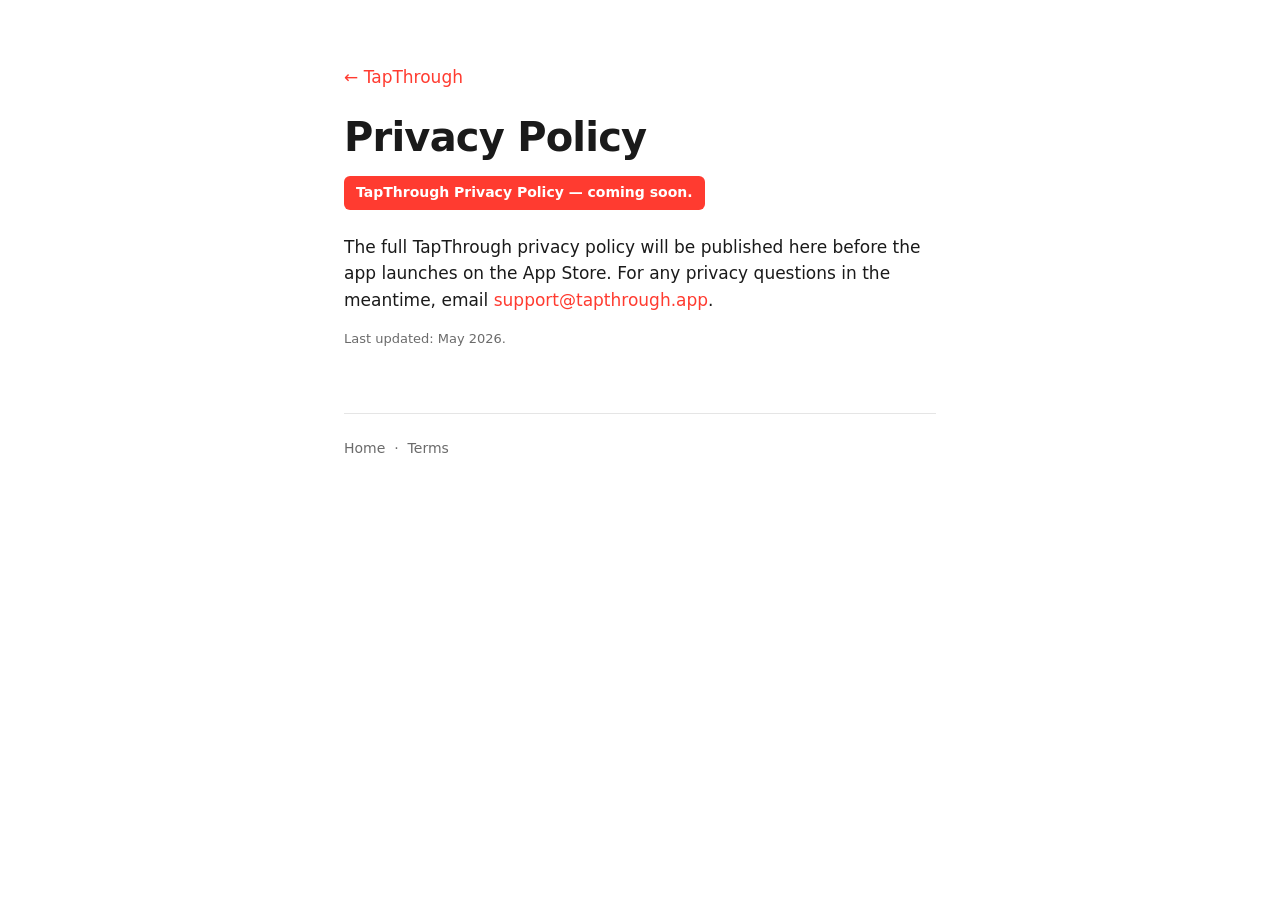
==== privacy.html @ 9787d0e8 "initial site scaffold" ====
<!DOCTYPE html>
<html lang="en">
<head>
<meta charset="utf-8">
<meta name="viewport" content="width=device-width, initial-scale=1">
<title>Privacy Policy — TapThrough</title>
<meta name="description" content="TapThrough privacy policy.">
<link rel="stylesheet" href="style.css">
</head>
<body>
<main>
  <p><a href="/">&larr; TapThrough</a></p>
  <h1>Privacy Policy</h1>

  <p class="status">TapThrough Privacy Policy &mdash; coming soon.</p>

  <p>The full TapThrough privacy policy will be published here before the app launches on the App Store.
    For any privacy questions in the meantime, email
    <a href="mailto:support@tapthrough.app">support@tapthrough.app</a>.</p>

  <p class="fineprint">Last updated: May 2026.</p>

  <footer>
    <p><a href="/">Home</a> &nbsp;·&nbsp; <a href="/terms">Terms</a></p>
  </footer>
</main>
</body>
</html>
---- style.css ----
:root {
  --bg: #ffffff;
  --fg: #1a1a1a;
  --muted: #6b6b6b;
  --accent: #ff3b30;
  --rule: #e5e5e5;
}

@media (prefers-color-scheme: dark) {
  :root {
    --bg: #0e0e10;
    --fg: #f1f1f3;
    --muted: #9a9aa0;
    --accent: #ff453a;
    --rule: #2a2a2e;
  }
}

* { box-sizing: border-box; }

html, body {
  margin: 0;
  padding: 0;
  background: var(--bg);
  color: var(--fg);
  font-family: -apple-system, BlinkMacSystemFont, "Segoe UI", system-ui, sans-serif;
  font-size: 17px;
  line-height: 1.55;
  -webkit-font-smoothing: antialiased;
}

main {
  max-width: 640px;
  margin: 0 auto;
  padding: 64px 24px 96px;
}

h1 {
  font-size: 40px;
  font-weight: 700;
  letter-spacing: -0.02em;
  margin: 0 0 8px;
}

h2 {
  font-size: 22px;
  font-weight: 600;
  margin: 40px 0 8px;
}

p { margin: 0 0 16px; }

.tagline {
  font-size: 20px;
  color: var(--muted);
  margin-bottom: 32px;
}

.status {
  display: inline-block;
  background: var(--accent);
  color: #fff;
  padding: 6px 12px;
  border-radius: 6px;
  font-size: 14px;
  font-weight: 600;
  margin-bottom: 24px;
}

a {
  color: var(--accent);
  text-decoration: none;
  border-bottom: 1px solid transparent;
}

a:hover { border-bottom-color: var(--accent); }

section { margin-top: 32px; }

footer {
  margin-top: 64px;
  padding-top: 24px;
  border-top: 1px solid var(--rule);
  font-size: 14px;
  color: var(--muted);
}

footer a { color: var(--muted); }

.fineprint {
  font-size: 13px;
  color: var(--muted);
}
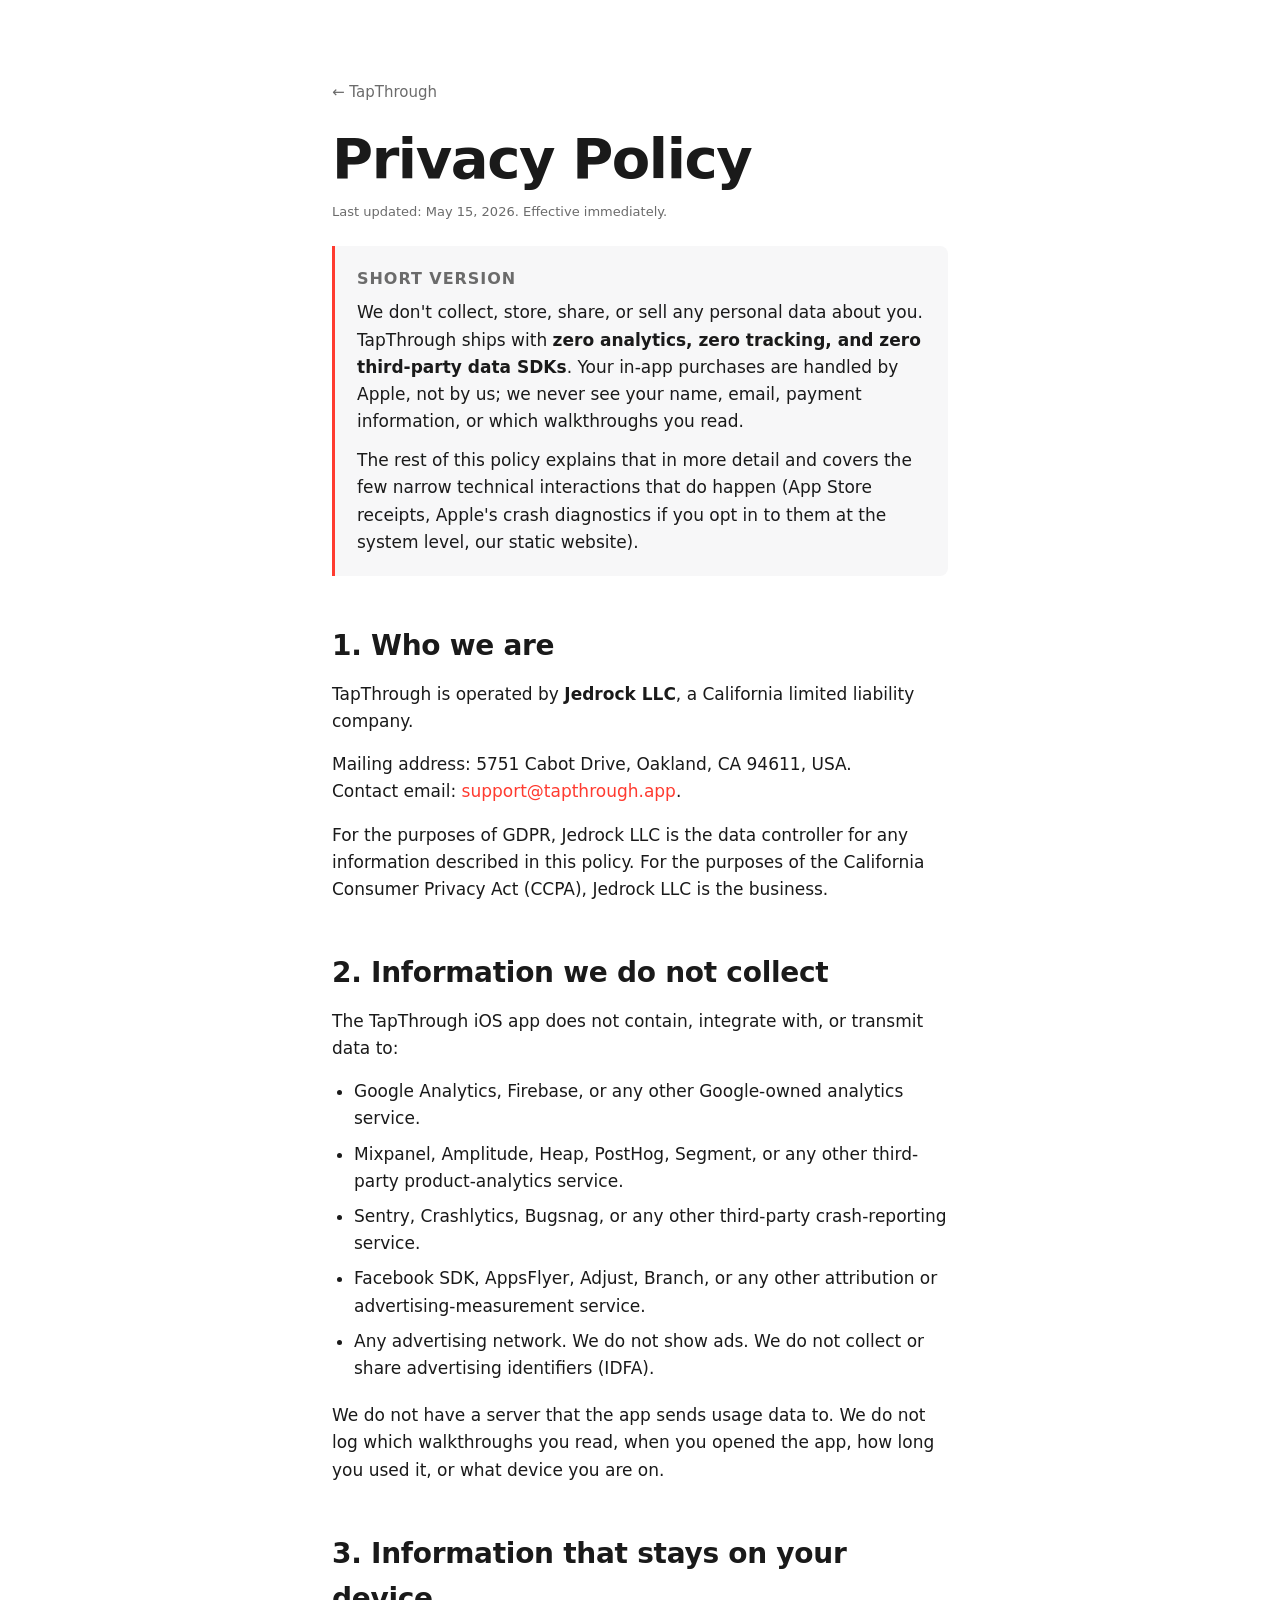
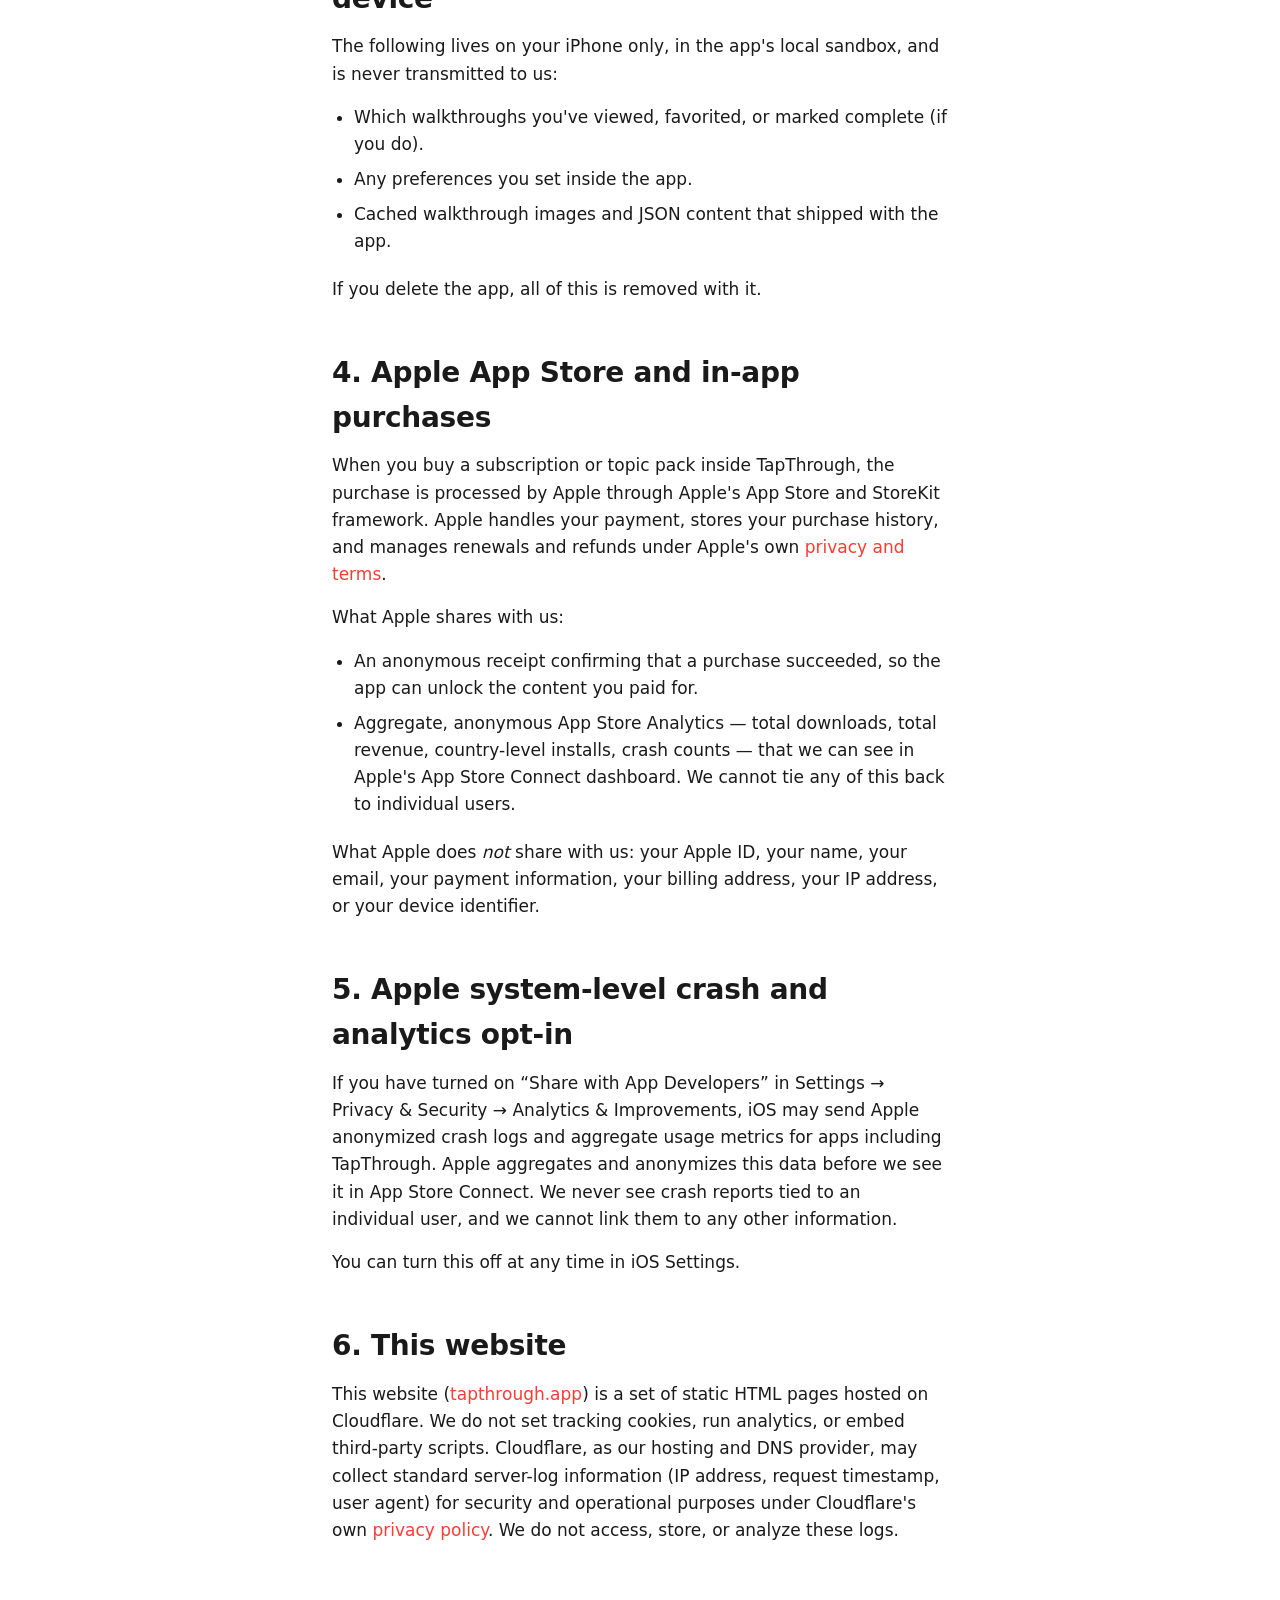
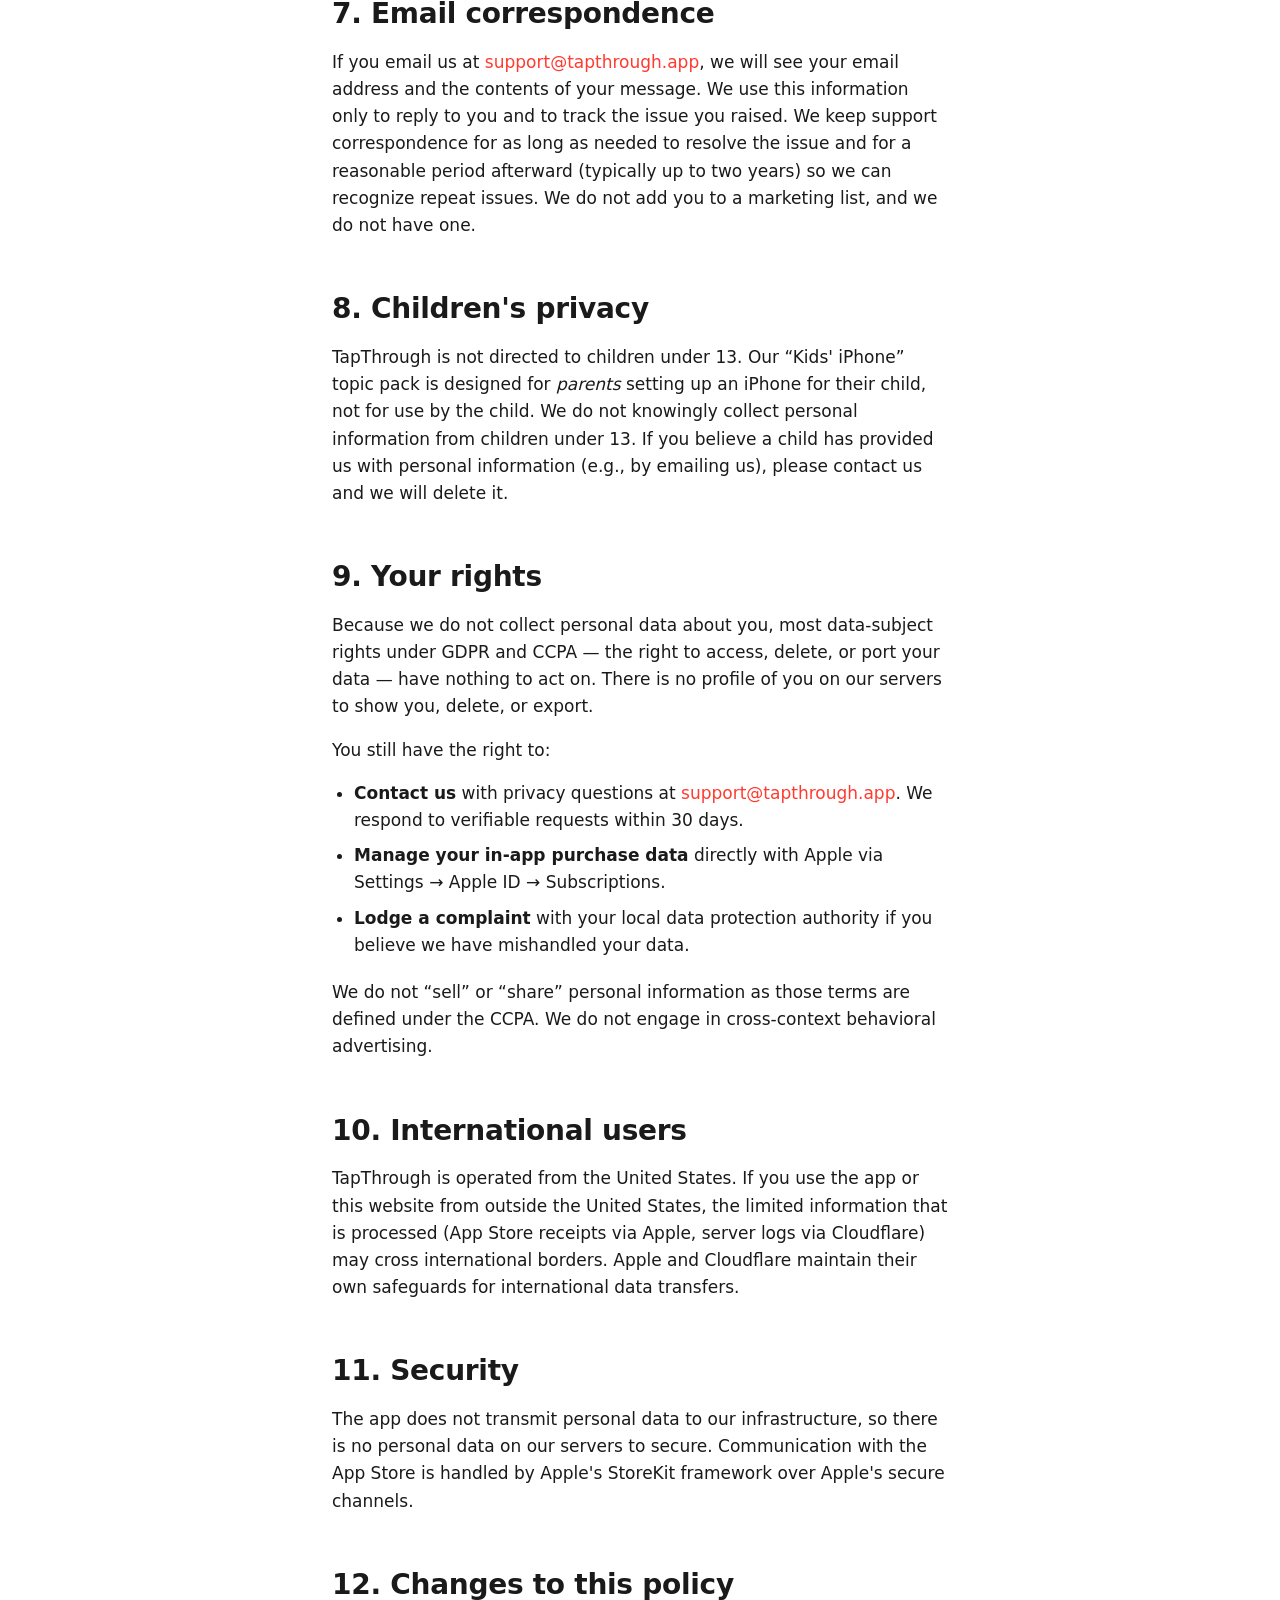
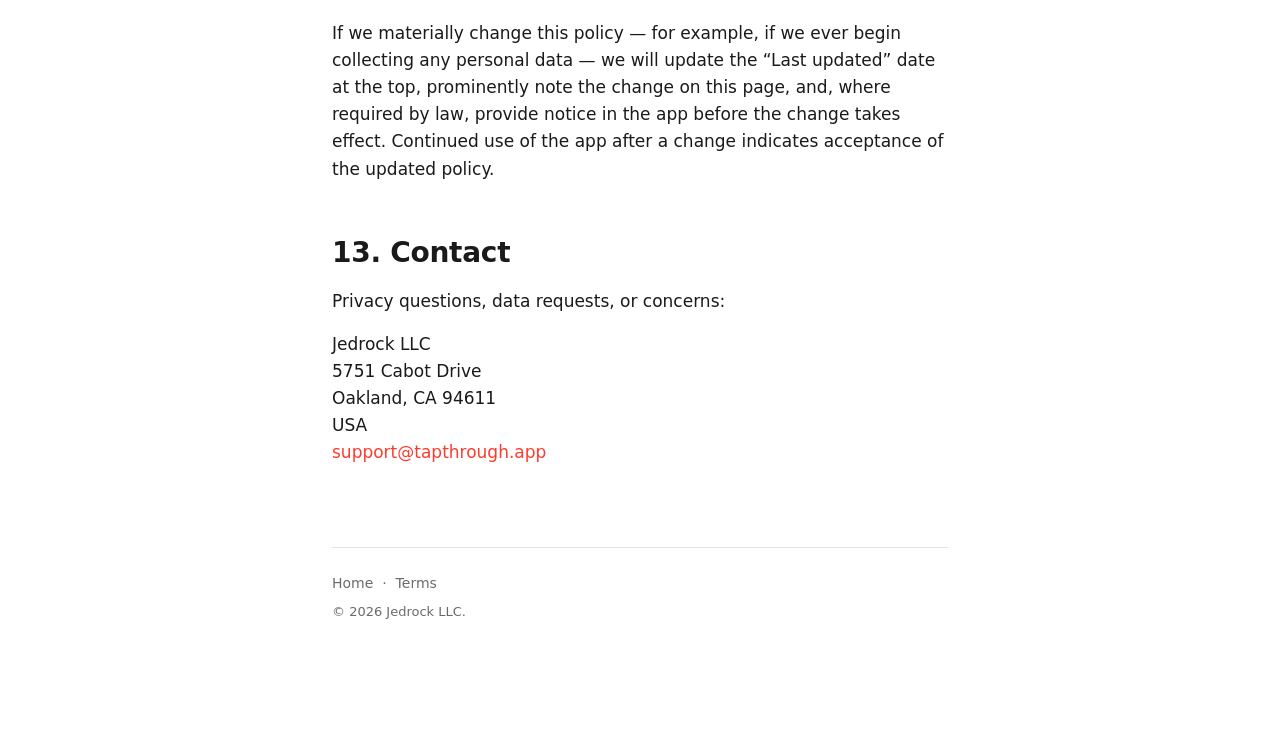
==== commit c887a275: "real content: homepage + privacy + terms" ====
--- a/privacy.html
+++ b/privacy.html
@@ -3,26 +3,171 @@
 <head>
 <meta charset="utf-8">
 <meta name="viewport" content="width=device-width, initial-scale=1">
-<title>Privacy Policy — TapThrough</title>
-<meta name="description" content="TapThrough privacy policy.">
+<title>Privacy Policy &mdash; TapThrough</title>
+<meta name="description" content="TapThrough's privacy policy. Short version: we don't collect, store, share, or sell any data about you.">
+<link rel="canonical" href="https://tapthrough.app/privacy">
 <link rel="stylesheet" href="style.css">
 </head>
 <body>
 <main>
-  <p><a href="/">&larr; TapThrough</a></p>
+
+  <p class="back"><a href="/">&larr; TapThrough</a></p>
   <h1>Privacy Policy</h1>
+  <p class="fineprint">Last updated: May 15, 2026. Effective immediately.</p>
 
-  <p class="status">TapThrough Privacy Policy &mdash; coming soon.</p>
+  <section class="tldr">
+    <h2>Short version</h2>
+    <p>We don't collect, store, share, or sell any personal data about you.
+      TapThrough ships with <strong>zero analytics, zero tracking, and zero
+      third-party data SDKs</strong>. Your in-app purchases are handled by Apple,
+      not by us; we never see your name, email, payment information, or which
+      walkthroughs you read.</p>
+    <p>The rest of this policy explains that in more detail and covers the few
+      narrow technical interactions that do happen (App Store receipts, Apple's
+      crash diagnostics if you opt in to them at the system level, our static
+      website).</p>
+  </section>
 
-  <p>The full TapThrough privacy policy will be published here before the app launches on the App Store.
-    For any privacy questions in the meantime, email
-    <a href="mailto:support@tapthrough.app">support@tapthrough.app</a>.</p>
+  <h2>1. Who we are</h2>
+  <p>TapThrough is operated by <strong>Jedrock LLC</strong>, a California limited
+    liability company.</p>
+  <p>Mailing address: 5751 Cabot Drive, Oakland, CA 94611, USA.<br>
+    Contact email: <a href="mailto:support@tapthrough.app">support@tapthrough.app</a>.</p>
+  <p>For the purposes of GDPR, Jedrock LLC is the data controller for any
+    information described in this policy. For the purposes of the California
+    Consumer Privacy Act (CCPA), Jedrock LLC is the business.</p>
 
-  <p class="fineprint">Last updated: May 2026.</p>
+  <h2>2. Information we do not collect</h2>
+  <p>The TapThrough iOS app does not contain, integrate with, or transmit data to:</p>
+  <ul>
+    <li>Google Analytics, Firebase, or any other Google-owned analytics service.</li>
+    <li>Mixpanel, Amplitude, Heap, PostHog, Segment, or any other third-party
+      product-analytics service.</li>
+    <li>Sentry, Crashlytics, Bugsnag, or any other third-party crash-reporting service.</li>
+    <li>Facebook SDK, AppsFlyer, Adjust, Branch, or any other attribution or
+      advertising-measurement service.</li>
+    <li>Any advertising network. We do not show ads. We do not collect or share
+      advertising identifiers (IDFA).</li>
+  </ul>
+  <p>We do not have a server that the app sends usage data to. We do not log
+    which walkthroughs you read, when you opened the app, how long you used it,
+    or what device you are on.</p>
+
+  <h2>3. Information that stays on your device</h2>
+  <p>The following lives on your iPhone only, in the app's local sandbox, and
+    is never transmitted to us:</p>
+  <ul>
+    <li>Which walkthroughs you've viewed, favorited, or marked complete (if you do).</li>
+    <li>Any preferences you set inside the app.</li>
+    <li>Cached walkthrough images and JSON content that shipped with the app.</li>
+  </ul>
+  <p>If you delete the app, all of this is removed with it.</p>
+
+  <h2>4. Apple App Store and in-app purchases</h2>
+  <p>When you buy a subscription or topic pack inside TapThrough, the purchase is
+    processed by Apple through Apple's App Store and StoreKit framework. Apple
+    handles your payment, stores your purchase history, and manages renewals and
+    refunds under Apple's own
+    <a href="https://www.apple.com/legal/internet-services/itunes/">privacy and terms</a>.</p>
+  <p>What Apple shares with us:</p>
+  <ul>
+    <li>An anonymous receipt confirming that a purchase succeeded, so the app
+      can unlock the content you paid for.</li>
+    <li>Aggregate, anonymous App Store Analytics &mdash; total downloads, total
+      revenue, country-level installs, crash counts &mdash; that we can see in
+      Apple's App Store Connect dashboard. We cannot tie any of this back to
+      individual users.</li>
+  </ul>
+  <p>What Apple does <em>not</em> share with us: your Apple ID, your name, your
+    email, your payment information, your billing address, your IP address, or
+    your device identifier.</p>
+
+  <h2>5. Apple system-level crash and analytics opt-in</h2>
+  <p>If you have turned on &ldquo;Share with App Developers&rdquo; in
+    Settings &rarr; Privacy &amp; Security &rarr; Analytics &amp; Improvements,
+    iOS may send Apple anonymized crash logs and aggregate usage metrics for
+    apps including TapThrough. Apple aggregates and anonymizes this data before
+    we see it in App Store Connect. We never see crash reports tied to an
+    individual user, and we cannot link them to any other information.</p>
+  <p>You can turn this off at any time in iOS Settings.</p>
+
+  <h2>6. This website</h2>
+  <p>This website (<a href="https://tapthrough.app">tapthrough.app</a>) is a set
+    of static HTML pages hosted on Cloudflare. We do not set tracking cookies,
+    run analytics, or embed third-party scripts. Cloudflare, as our hosting and
+    DNS provider, may collect standard server-log information (IP address,
+    request timestamp, user agent) for security and operational purposes under
+    Cloudflare's own
+    <a href="https://www.cloudflare.com/privacypolicy/">privacy policy</a>. We do
+    not access, store, or analyze these logs.</p>
+
+  <h2>7. Email correspondence</h2>
+  <p>If you email us at <a href="mailto:support@tapthrough.app">support@tapthrough.app</a>,
+    we will see your email address and the contents of your message. We use this
+    information only to reply to you and to track the issue you raised. We keep
+    support correspondence for as long as needed to resolve the issue and for a
+    reasonable period afterward (typically up to two years) so we can recognize
+    repeat issues. We do not add you to a marketing list, and we do not have one.</p>
+
+  <h2>8. Children's privacy</h2>
+  <p>TapThrough is not directed to children under 13. Our &ldquo;Kids' iPhone&rdquo;
+    topic pack is designed for <em>parents</em> setting up an iPhone for their child,
+    not for use by the child. We do not knowingly collect personal information
+    from children under 13. If you believe a child has provided us with personal
+    information (e.g., by emailing us), please contact us and we will delete it.</p>
+
+  <h2>9. Your rights</h2>
+  <p>Because we do not collect personal data about you, most data-subject rights
+    under GDPR and CCPA &mdash; the right to access, delete, or port your data
+    &mdash; have nothing to act on. There is no profile of you on our servers to
+    show you, delete, or export.</p>
+  <p>You still have the right to:</p>
+  <ul>
+    <li><strong>Contact us</strong> with privacy questions at
+      <a href="mailto:support@tapthrough.app">support@tapthrough.app</a>. We respond
+      to verifiable requests within 30 days.</li>
+    <li><strong>Manage your in-app purchase data</strong> directly with Apple
+      via Settings &rarr; Apple ID &rarr; Subscriptions.</li>
+    <li><strong>Lodge a complaint</strong> with your local data protection
+      authority if you believe we have mishandled your data.</li>
+  </ul>
+  <p>We do not &ldquo;sell&rdquo; or &ldquo;share&rdquo; personal information as
+    those terms are defined under the CCPA. We do not engage in cross-context
+    behavioral advertising.</p>
+
+  <h2>10. International users</h2>
+  <p>TapThrough is operated from the United States. If you use the app or this
+    website from outside the United States, the limited information that is
+    processed (App Store receipts via Apple, server logs via Cloudflare) may
+    cross international borders. Apple and Cloudflare maintain their own
+    safeguards for international data transfers.</p>
+
+  <h2>11. Security</h2>
+  <p>The app does not transmit personal data to our infrastructure, so there is
+    no personal data on our servers to secure. Communication with the App Store
+    is handled by Apple's StoreKit framework over Apple's secure channels.</p>
+
+  <h2>12. Changes to this policy</h2>
+  <p>If we materially change this policy &mdash; for example, if we ever begin
+    collecting any personal data &mdash; we will update the &ldquo;Last
+    updated&rdquo; date at the top, prominently note the change on this page,
+    and, where required by law, provide notice in the app before the change
+    takes effect. Continued use of the app after a change indicates acceptance
+    of the updated policy.</p>
+
+  <h2>13. Contact</h2>
+  <p>Privacy questions, data requests, or concerns:</p>
+  <p>Jedrock LLC<br>
+    5751 Cabot Drive<br>
+    Oakland, CA 94611<br>
+    USA<br>
+    <a href="mailto:support@tapthrough.app">support@tapthrough.app</a></p>
 
   <footer>
-    <p><a href="/">Home</a> &nbsp;·&nbsp; <a href="/terms">Terms</a></p>
+    <p><a href="/">Home</a> &nbsp;&middot;&nbsp; <a href="/terms">Terms</a></p>
+    <p class="fineprint">&copy; 2026 Jedrock LLC.</p>
   </footer>
+
 </main>
 </body>
 </html>
--- a/style.css
+++ b/style.css
@@ -1,17 +1,21 @@
 :root {
   --bg: #ffffff;
+  --bg-soft: #f7f7f8;
   --fg: #1a1a1a;
   --muted: #6b6b6b;
   --accent: #ff3b30;
+  --accent-soft: rgba(255, 59, 48, 0.08);
   --rule: #e5e5e5;
 }
 
 @media (prefers-color-scheme: dark) {
   :root {
     --bg: #0e0e10;
+    --bg-soft: #181820;
     --fg: #f1f1f3;
     --muted: #9a9aa0;
     --accent: #ff453a;
+    --accent-soft: rgba(255, 69, 58, 0.10);
     --rule: #2a2a2e;
   }
 }
@@ -25,36 +29,105 @@
   color: var(--fg);
   font-family: -apple-system, BlinkMacSystemFont, "Segoe UI", system-ui, sans-serif;
   font-size: 17px;
-  line-height: 1.55;
+  line-height: 1.6;
   -webkit-font-smoothing: antialiased;
+  text-rendering: optimizeLegibility;
 }
 
 main {
-  max-width: 640px;
+  max-width: 680px;
   margin: 0 auto;
-  padding: 64px 24px 96px;
-}
+  padding: 56px 24px 96px;
+}
+
+@media (min-width: 768px) {
+  main { padding: 80px 32px 120px; }
+}
+
+/* Headings */
 
 h1 {
-  font-size: 40px;
+  font-size: 44px;
   font-weight: 700;
-  letter-spacing: -0.02em;
-  margin: 0 0 8px;
+  letter-spacing: -0.025em;
+  line-height: 1.1;
+  margin: 0 0 12px;
 }
 
 h2 {
+  font-size: 24px;
+  font-weight: 600;
+  letter-spacing: -0.01em;
+  margin: 48px 0 12px;
+}
+
+h3 {
+  font-size: 18px;
+  font-weight: 600;
+  margin: 28px 0 8px;
+}
+
+@media (min-width: 768px) {
+  h1 { font-size: 56px; }
+  h2 { font-size: 28px; }
+}
+
+/* Body */
+
+p { margin: 0 0 16px; }
+
+a {
+  color: var(--accent);
+  text-decoration: none;
+  border-bottom: 1px solid transparent;
+  transition: border-color 0.12s ease;
+}
+
+a:hover { border-bottom-color: var(--accent); }
+
+strong { font-weight: 600; }
+
+em { font-style: italic; }
+
+/* Hero */
+
+.hero {
+  margin-bottom: 24px;
+}
+
+.tagline {
   font-size: 22px;
-  font-weight: 600;
-  margin: 40px 0 8px;
-}
-
-p { margin: 0 0 16px; }
-
-.tagline {
-  font-size: 20px;
-  color: var(--muted);
-  margin-bottom: 32px;
-}
+  font-weight: 500;
+  color: var(--fg);
+  margin: 4px 0 20px;
+  letter-spacing: -0.01em;
+}
+
+.lede {
+  font-size: 18px;
+  color: var(--muted);
+  margin-bottom: 24px;
+}
+
+@media (min-width: 768px) {
+  .tagline { font-size: 26px; }
+  .lede { font-size: 19px; }
+}
+
+/* Pill badge */
+
+.badge {
+  display: inline-block;
+  background: var(--accent);
+  color: #fff;
+  padding: 6px 14px;
+  border-radius: 999px;
+  font-size: 13px;
+  font-weight: 600;
+  letter-spacing: 0.01em;
+}
+
+/* Status block — kept for backwards-compat with any older page snapshots */
 
 .status {
   display: inline-block;
@@ -67,18 +140,108 @@
   margin-bottom: 24px;
 }
 
-a {
-  color: var(--accent);
-  text-decoration: none;
-  border-bottom: 1px solid transparent;
-}
-
-a:hover { border-bottom-color: var(--accent); }
-
-section { margin-top: 32px; }
+/* Section spacing */
+
+section { margin-top: 16px; }
+
+/* Lists */
+
+ul, ol {
+  margin: 0 0 20px;
+  padding-left: 22px;
+}
+
+li { margin-bottom: 8px; }
+
+.steps li,
+.features li {
+  margin-bottom: 12px;
+}
+
+.steps { padding-left: 24px; }
+
+/* Pricing table */
+
+.pricing {
+  width: 100%;
+  border-collapse: collapse;
+  margin: 16px 0 24px;
+  font-size: 16px;
+}
+
+.pricing th,
+.pricing td {
+  text-align: left;
+  padding: 14px 12px;
+  border-bottom: 1px solid var(--rule);
+  vertical-align: top;
+}
+
+.pricing th {
+  font-size: 13px;
+  font-weight: 600;
+  text-transform: uppercase;
+  letter-spacing: 0.05em;
+  color: var(--muted);
+}
+
+.pricing td:first-child { width: 28%; }
+.pricing td:nth-child(2) { width: 30%; white-space: nowrap; }
+
+@media (max-width: 540px) {
+  .pricing { font-size: 14px; }
+  .pricing th, .pricing td { padding: 10px 6px; }
+}
+
+/* TLDR callout (used on privacy + terms) */
+
+.tldr {
+  background: var(--bg-soft);
+  border-left: 3px solid var(--accent);
+  padding: 20px 22px;
+  margin: 24px 0 32px;
+  border-radius: 0 8px 8px 0;
+}
+
+.tldr h2 {
+  margin-top: 0;
+  margin-bottom: 8px;
+  font-size: 16px;
+  text-transform: uppercase;
+  letter-spacing: 0.06em;
+  color: var(--muted);
+}
+
+.tldr p { margin-bottom: 12px; }
+.tldr p:last-child { margin-bottom: 0; }
+
+/* Privacy callout on homepage */
+
+.privacy-callout {
+  background: var(--accent-soft);
+  padding: 28px;
+  border-radius: 12px;
+  margin: 40px 0;
+}
+
+.privacy-callout h2 { margin-top: 0; }
+.privacy-callout p:last-child { margin-bottom: 0; }
+
+/* Back link */
+
+.back {
+  margin-bottom: 24px;
+  font-size: 15px;
+}
+
+.back a {
+  color: var(--muted);
+}
+
+/* Footer */
 
 footer {
-  margin-top: 64px;
+  margin-top: 80px;
   padding-top: 24px;
   border-top: 1px solid var(--rule);
   font-size: 14px;
@@ -86,8 +249,12 @@
 }
 
 footer a { color: var(--muted); }
+footer a:hover { color: var(--accent); border-bottom-color: var(--accent); }
+
+footer p { margin-bottom: 8px; }
 
 .fineprint {
   font-size: 13px;
   color: var(--muted);
-}
+  line-height: 1.55;
+}
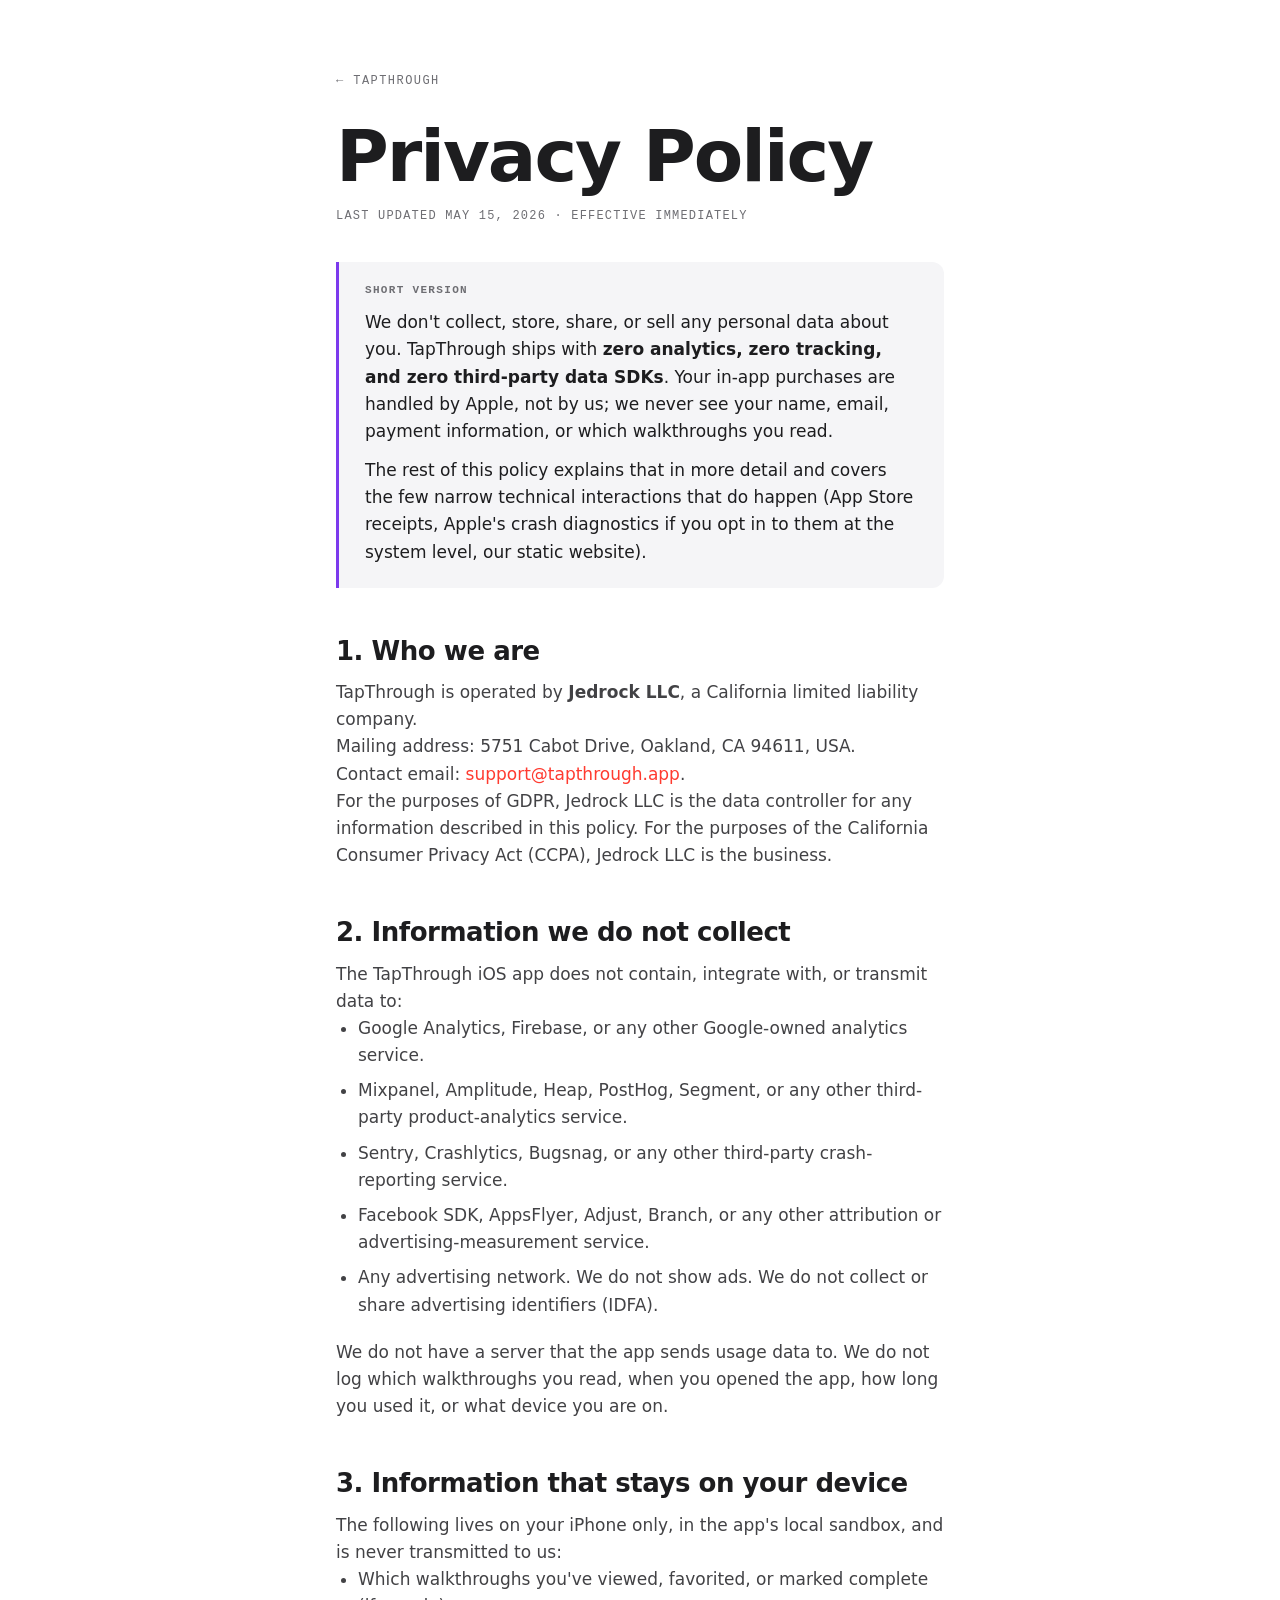
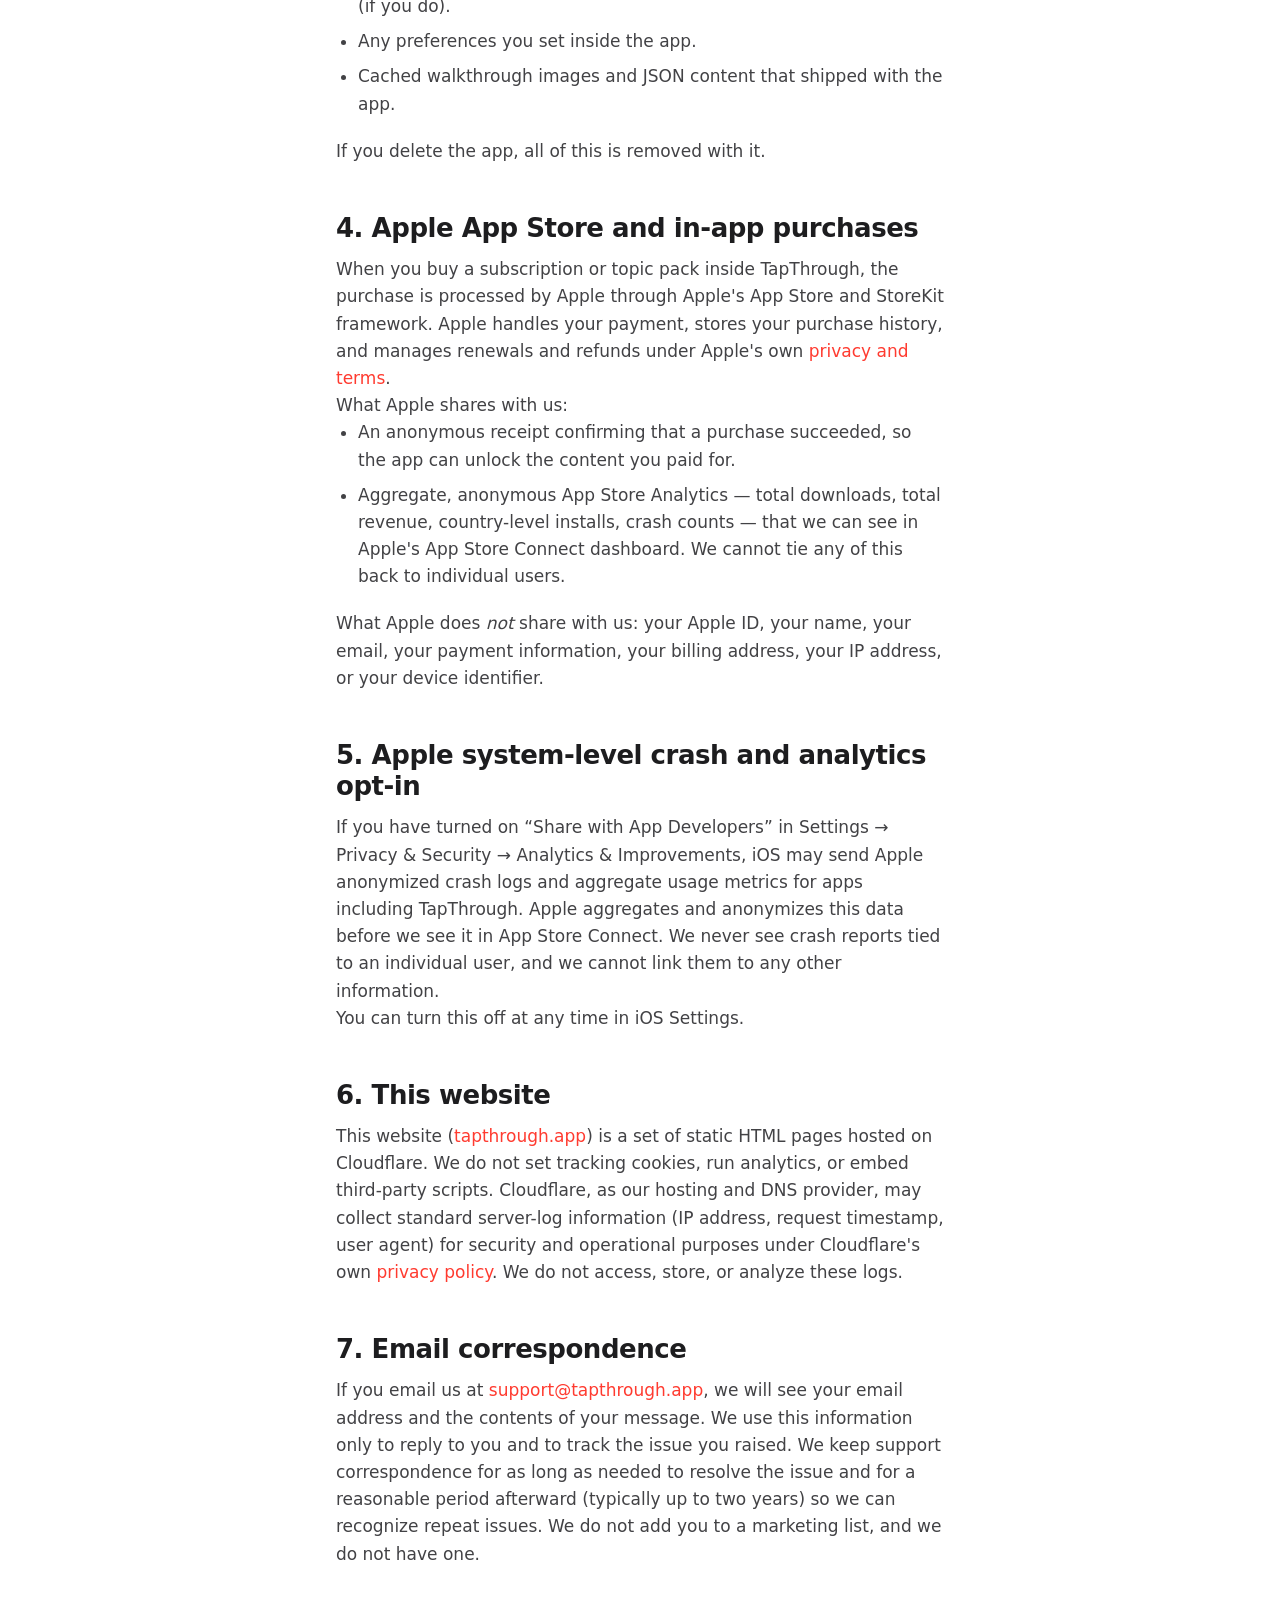
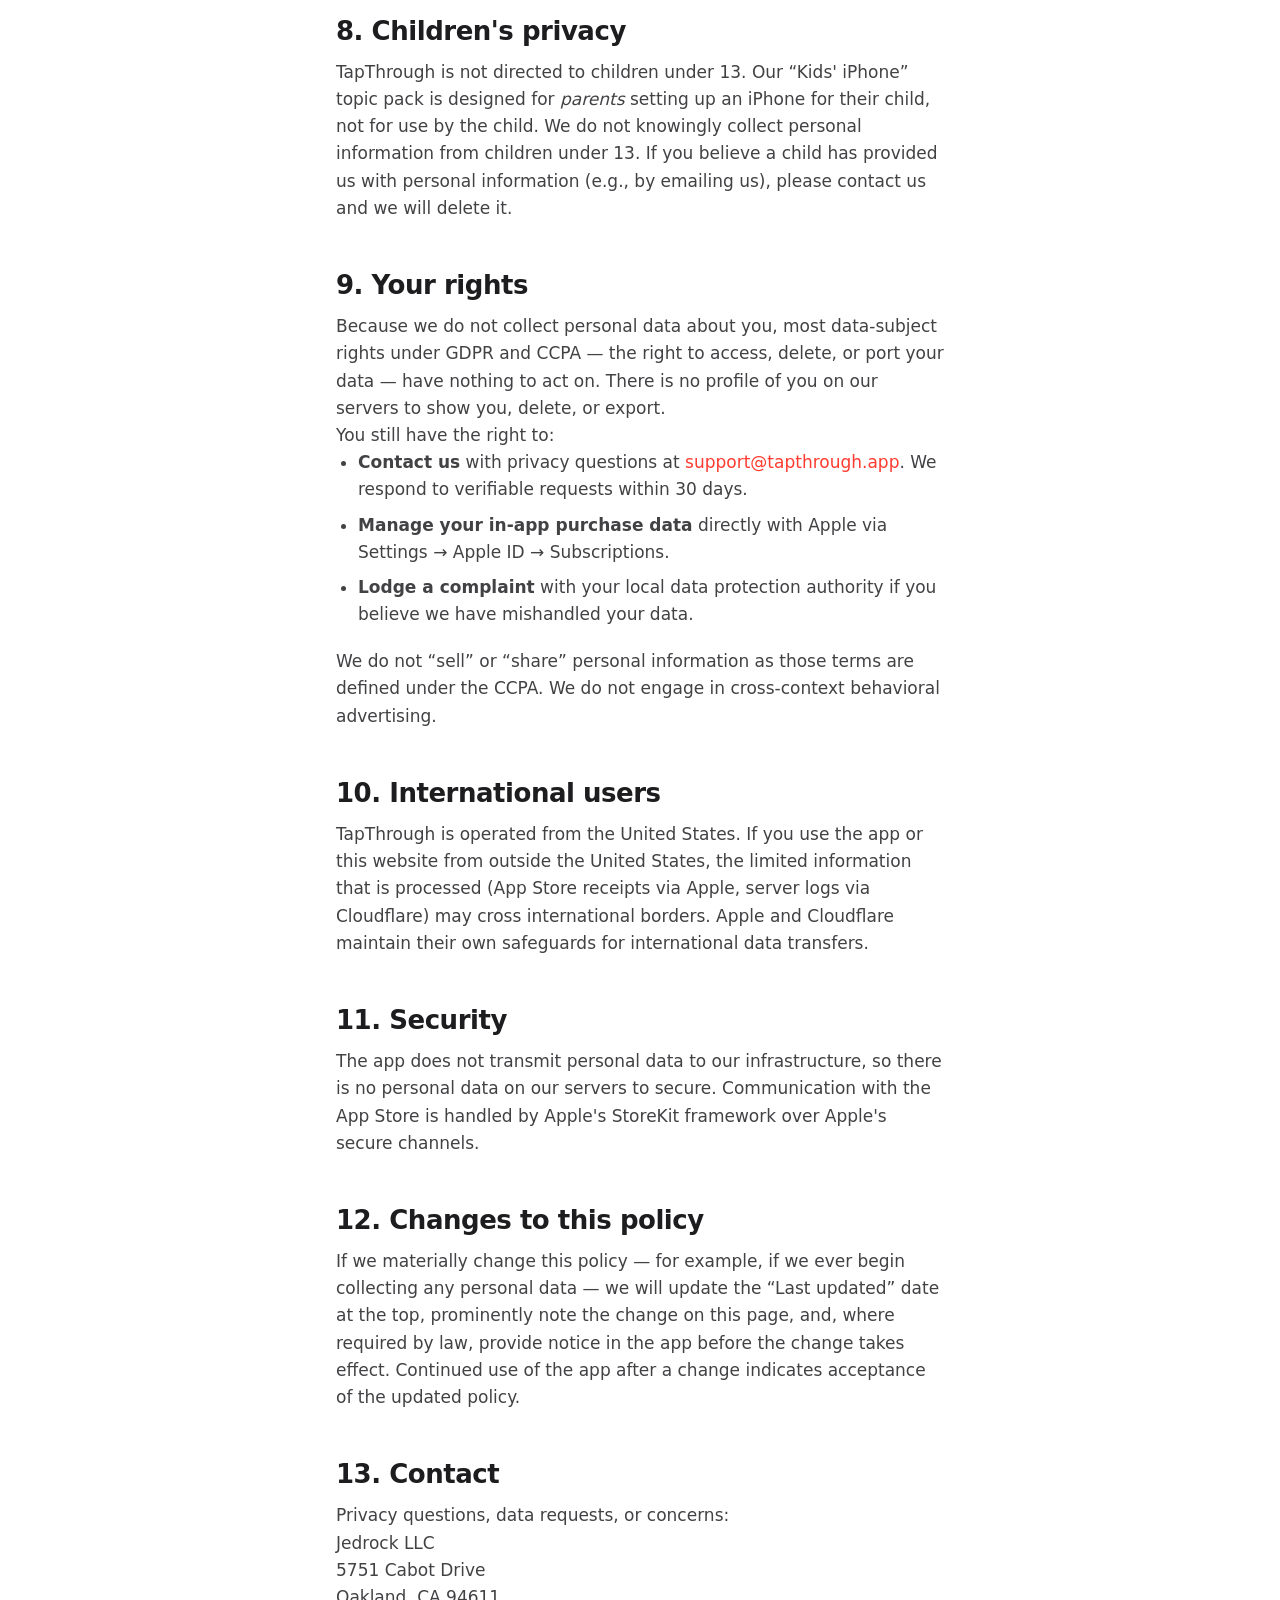
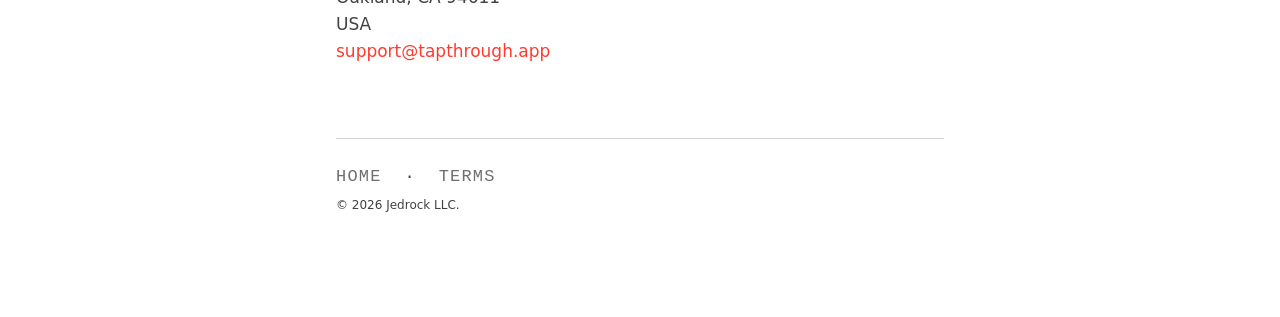
==== commit e05166e6: "design: dark violet hero matching app, brand-aligned palette, phone mockup, icon, $49.99" ====
--- a/privacy.html
+++ b/privacy.html
@@ -6,14 +6,16 @@
 <title>Privacy Policy &mdash; TapThrough</title>
 <meta name="description" content="TapThrough's privacy policy. Short version: we don't collect, store, share, or sell any data about you.">
 <link rel="canonical" href="https://tapthrough.app/privacy">
+<meta name="theme-color" content="#FFFFFF" media="(prefers-color-scheme: light)">
+<meta name="theme-color" content="#000000" media="(prefers-color-scheme: dark)">
 <link rel="stylesheet" href="style.css">
 </head>
 <body>
-<main>
+<main class="prose">
 
   <p class="back"><a href="/">&larr; TapThrough</a></p>
   <h1>Privacy Policy</h1>
-  <p class="fineprint">Last updated: May 15, 2026. Effective immediately.</p>
+  <p class="meta">Last updated May 15, 2026 &middot; Effective immediately</p>
 
   <section class="tldr">
     <h2>Short version</h2>
--- a/style.css
+++ b/style.css
@@ -1,260 +1,1411 @@
+/* ──────────────────────────────────────────────────────────────────────
+   TapThrough — Web Brand
+   Governed by .planning/CANONICAL.md §4 (mirrored locally at /CANONICAL.md).
+   Brand palette is adopted verbatim from the iOS app
+   (`TapThrough/Views/Home/HomeView.swift`) so app and web render identically.
+   Annotation red = the in-app walkthrough circle — used sparingly, on motif only.
+   Typography = system font stack = SF Pro on Apple devices = the iPhone app.
+   ────────────────────────────────────────────────────────────────────── */
+
 :root {
-  --bg: #ffffff;
-  --bg-soft: #f7f7f8;
-  --fg: #1a1a1a;
-  --muted: #6b6b6b;
-  --accent: #ff3b30;
-  --accent-soft: rgba(255, 59, 48, 0.08);
-  --rule: #e5e5e5;
+  /* Brand identity — locked to the iOS app's existing palette per CANONICAL §4.2 */
+  --b-dark-1:   #0D0D1A;
+  --b-dark-2:   #1A1033;
+  --b-dark-3:   #0F2044;
+  --b-violet:   #7C3AED;
+  --b-cyan:     #0EA5E9;
+  --b-violet-glow: rgba(124, 58, 237, 0.35);
+  --b-cyan-glow:   rgba(14, 165, 233, 0.25);
+  --b-white:    #FFFFFF;
+  --b-white-80: rgba(255, 255, 255, 0.80);
+  --b-white-55: rgba(255, 255, 255, 0.55);
+  --b-white-35: rgba(255, 255, 255, 0.35);
+  --b-white-15: rgba(255, 255, 255, 0.15);
+  --b-white-10: rgba(255, 255, 255, 0.10);
+  /* Legacy aliases for downstream selectors below — alias to the canonical violet */
+  --b-magenta:  #7C3AED;
+  --b-glow:     #0EA5E9;
+
+  /* Light surfaces (iOS marketing palette) */
+  --c-bg:       #FFFFFF;
+  --c-bg-2:     #F5F5F7;
+  --c-bg-3:     #FAFAFC;
+  --c-ink:      #1D1D1F;
+  --c-ink-2:    #424245;
+  --c-muted:    #6E6E73;
+  --c-rule:     #D2D2D7;
+  --c-rule-2:   #E8E8ED;
+
+  /* Annotation accent — the in-app red circle */
+  --a-red:      #FF3B30;
+  --a-red-soft: rgba(255, 59, 48, 0.12);
+  --a-red-hot:  #D70015;
+
+  /* Pack accent gradients — adopted verbatim from CategoryStyle.swift / CANONICAL §4.5 */
+  --p-privacy:  linear-gradient(135deg, #7C3AED 0%, #4F46E5 100%);
+  --p-family:   linear-gradient(135deg, #0EA5E9 0%, #0284C7 100%);
+  --p-savers:   linear-gradient(135deg, #EA580C 0%, #D97706 100%);
+  --p-battery:  linear-gradient(135deg, #10B981 0%, #059669 100%);
+  --p-display:  linear-gradient(135deg, #4F46E5 0%, #6D28D9 100%);
+  --p-pro:      linear-gradient(135deg, var(--b-dark-2) 0%, var(--b-dark-1) 100%);
+
+  /* Type stack (CANONICAL §3.1) */
+  --f-sans: -apple-system, BlinkMacSystemFont, "SF Pro Display", "SF Pro Text",
+            "Helvetica Neue", system-ui, sans-serif;
+  --f-mono: ui-monospace, "SF Mono", "Monaco", "Menlo", monospace;
+
+  /* Rhythm */
+  --pad-section: clamp(96px, 14vh, 160px);
+  --pad-x: clamp(20px, 5vw, 56px);
+  --content: 1200px;
 }
 
 @media (prefers-color-scheme: dark) {
   :root {
-    --bg: #0e0e10;
-    --bg-soft: #181820;
-    --fg: #f1f1f3;
-    --muted: #9a9aa0;
-    --accent: #ff453a;
-    --accent-soft: rgba(255, 69, 58, 0.10);
-    --rule: #2a2a2e;
+    --c-bg:     #000000;
+    --c-bg-2:   #1C1C1E;
+    --c-bg-3:   #161618;
+    --c-ink:    #F5F5F7;
+    --c-ink-2:  #A1A1A6;
+    --c-muted:  #86868B;
+    --c-rule:   #3A3A3C;
+    --c-rule-2: #2C2C2E;
+    --a-red:    #FF453A;
+    --a-red-soft: rgba(255, 69, 58, 0.18);
+    --a-red-hot:  #FF6961;
   }
 }
 
 * { box-sizing: border-box; }
+::selection { background: var(--b-magenta); color: #fff; }
+
+html { scroll-behavior: smooth; }
 
 html, body {
   margin: 0;
   padding: 0;
-  background: var(--bg);
-  color: var(--fg);
-  font-family: -apple-system, BlinkMacSystemFont, "Segoe UI", system-ui, sans-serif;
+  background: var(--c-bg);
+  color: var(--c-ink);
+  font-family: var(--f-sans);
   font-size: 17px;
-  line-height: 1.6;
+  line-height: 1.5;
   -webkit-font-smoothing: antialiased;
+  -moz-osx-font-smoothing: grayscale;
   text-rendering: optimizeLegibility;
 }
 
-main {
-  max-width: 680px;
-  margin: 0 auto;
-  padding: 56px 24px 96px;
-}
-
-@media (min-width: 768px) {
-  main { padding: 80px 32px 120px; }
-}
-
-/* Headings */
-
-h1 {
-  font-size: 44px;
-  font-weight: 700;
-  letter-spacing: -0.025em;
-  line-height: 1.1;
-  margin: 0 0 12px;
-}
-
-h2 {
-  font-size: 24px;
-  font-weight: 600;
-  letter-spacing: -0.01em;
-  margin: 48px 0 12px;
-}
-
-h3 {
+img { display: block; max-width: 100%; height: auto; }
+
+/* Skip link */
+.skip { position: absolute; left: -9999px; top: 0; }
+.skip:focus { left: 16px; top: 16px; padding: 8px 12px; background: var(--c-ink); color: var(--c-bg); z-index: 99; border-radius: 8px; }
+
+
+/* ──────────────────────────────────────────────────────────────────────
+   NAV
+   ────────────────────────────────────────────────────────────────────── */
+
+.nav {
+  position: sticky;
+  top: 0;
+  z-index: 50;
+  background: rgba(255, 255, 255, 0.78);
+  -webkit-backdrop-filter: saturate(180%) blur(20px);
+          backdrop-filter: saturate(180%) blur(20px);
+  border-bottom: 1px solid rgba(0, 0, 0, 0.06);
+  padding: 12px var(--pad-x);
+  display: flex;
+  justify-content: space-between;
+  align-items: center;
+  gap: 24px;
+}
+
+@media (prefers-color-scheme: dark) {
+  .nav { background: rgba(0, 0, 0, 0.6); border-bottom-color: rgba(255, 255, 255, 0.08); }
+}
+
+.nav-wordmark {
+  display: flex;
+  align-items: center;
+  gap: 10px;
   font-size: 18px;
   font-weight: 600;
-  margin: 28px 0 8px;
-}
-
-@media (min-width: 768px) {
-  h1 { font-size: 56px; }
-  h2 { font-size: 28px; }
-}
-
-/* Body */
-
-p { margin: 0 0 16px; }
-
-a {
-  color: var(--accent);
+  letter-spacing: -0.015em;
+  color: var(--c-ink);
   text-decoration: none;
-  border-bottom: 1px solid transparent;
-  transition: border-color 0.12s ease;
-}
-
-a:hover { border-bottom-color: var(--accent); }
-
-strong { font-weight: 600; }
-
-em { font-style: italic; }
-
-/* Hero */
-
-.hero {
-  margin-bottom: 24px;
-}
-
-.tagline {
-  font-size: 22px;
+}
+
+.nav-icon {
+  width: 28px;
+  height: 28px;
+  border-radius: 7px;
+  box-shadow: 0 2px 6px rgba(19, 7, 58, 0.20);
+}
+
+.nav-links { display: flex; gap: 28px; }
+.nav-links a {
+  font-size: 14px;
+  font-weight: 400;
+  color: var(--c-ink-2);
+  text-decoration: none;
+  transition: color .15s ease;
+}
+.nav-links a:hover { color: var(--c-ink); }
+@media (max-width: 540px) { .nav-links { display: none; } }
+
+
+/* ──────────────────────────────────────────────────────────────────────
+   GLOBAL TYPE / LINKS
+   ────────────────────────────────────────────────────────────────────── */
+
+h1, h2, h3, h4, p, ul, ol { margin: 0; padding: 0; }
+a { color: var(--a-red); text-decoration: none; }
+a:hover { color: var(--a-red-hot); }
+strong { font-weight: 600; color: inherit; }
+
+
+/* ──────────────────────────────────────────────────────────────────────
+   SHARED PRIMITIVES
+   ────────────────────────────────────────────────────────────────────── */
+
+.section-eyebrow {
+  font-family: var(--f-mono);
+  font-size: 12px;
   font-weight: 500;
-  color: var(--fg);
-  margin: 4px 0 20px;
-  letter-spacing: -0.01em;
-}
-
-.lede {
-  font-size: 18px;
-  color: var(--muted);
-  margin-bottom: 24px;
-}
-
-@media (min-width: 768px) {
-  .tagline { font-size: 26px; }
-  .lede { font-size: 19px; }
-}
-
-/* Pill badge */
-
-.badge {
+  color: var(--c-muted);
+  text-transform: uppercase;
+  letter-spacing: 0.08em;
+  margin: 0 0 24px;
+  display: inline-flex;
+  align-items: center;
+  gap: 10px;
+}
+
+.eyebrow-light { color: var(--b-white-55); }
+
+.eyebrow {
+  font-family: var(--f-mono);
+  font-size: 12px;
+  font-weight: 500;
+  color: var(--b-white-55);
+  text-transform: uppercase;
+  letter-spacing: 0.10em;
+  margin: 0 0 32px;
+  display: inline-flex;
+  align-items: center;
+  gap: 10px;
+}
+
+.dot {
+  width: 8px;
+  height: 8px;
+  border-radius: 50%;
+  background: var(--a-red);
+  box-shadow: 0 0 0 4px var(--a-red-soft), 0 0 16px var(--a-red);
+  animation: pulse 2.4s ease-in-out infinite;
+  flex-shrink: 0;
+}
+
+@keyframes pulse {
+  0%, 100% { box-shadow: 0 0 0 4px var(--a-red-soft), 0 0 14px var(--a-red); }
+  50%      { box-shadow: 0 0 0 9px transparent, 0 0 22px var(--a-red); }
+}
+
+.section-title {
+  font-size: clamp(36px, 4.5vw, 56px);
+  font-weight: 700;
+  line-height: 1.07;
+  letter-spacing: -0.022em;
+  color: var(--c-ink);
+  max-width: 22ch;
+  margin: 0;
+}
+
+.section-head { margin-bottom: 56px; max-width: var(--content); margin-inline: auto; padding: 0 var(--pad-x); }
+.section-head-center { text-align: center; }
+.section-head-center .section-title { max-width: 28ch; margin: 0 auto; }
+.section-head-center .section-eyebrow { display: inline-flex; }
+
+.section-sub {
+  font-size: clamp(17px, 1.4vw, 19px);
+  color: var(--c-ink-2);
+  max-width: 52ch;
+  margin: 18px 0 0;
+  line-height: 1.5;
+}
+
+
+/* ──────────────────────────────────────────────────────────────────────
+   THE RED CIRCLE (annotation motif — CANONICAL §5)
+   ────────────────────────────────────────────────────────────────────── */
+
+.circled {
+  position: relative;
   display: inline-block;
-  background: var(--accent);
-  color: #fff;
-  padding: 6px 14px;
-  border-radius: 999px;
+  white-space: nowrap;
+  color: var(--a-red);
+  padding: 0 0.18em;
+}
+
+.circle-svg {
+  position: absolute;
+  inset: -18% -16% -22% -16%;
+  width: calc(100% + 32%);
+  height: calc(100% + 40%);
+  pointer-events: none;
+  color: var(--a-red);
+  overflow: visible;
+}
+
+.circle-svg path {
+  stroke-dasharray: 800;
+  stroke-dashoffset: 800;
+  animation: draw-circle 1.1s cubic-bezier(.4, .1, .25, 1) 1.0s forwards;
+}
+
+@keyframes draw-circle { to { stroke-dashoffset: 0; } }
+
+.circled-inline {
+  text-transform: none;
+  letter-spacing: normal;
+  font-family: var(--f-sans);
   font-size: 13px;
   font-weight: 600;
-  letter-spacing: 0.01em;
-}
-
-/* Status block — kept for backwards-compat with any older page snapshots */
-
-.status {
-  display: inline-block;
-  background: var(--accent);
-  color: #fff;
-  padding: 6px 12px;
-  border-radius: 6px;
+}
+.circled-inline .circle-svg path { stroke-width: 2.2; }
+
+
+/* ──────────────────────────────────────────────────────────────────────
+   HERO — DARK VIOLET
+   ────────────────────────────────────────────────────────────────────── */
+
+.hero {
+  position: relative;
+  background:
+    radial-gradient(ellipse 80% 60% at 50% 0%, var(--b-dark-2) 0%, transparent 70%),
+    radial-gradient(ellipse 60% 50% at 80% 20%, rgba(155, 71, 255, 0.40) 0%, transparent 60%),
+    radial-gradient(ellipse 50% 40% at 20% 30%, rgba(77, 163, 240, 0.28) 0%, transparent 60%),
+    linear-gradient(180deg, var(--b-dark-1) 0%, var(--b-dark-1) 100%);
+  color: var(--b-white);
+  padding: clamp(64px, 11vh, 120px) var(--pad-x) clamp(80px, 14vh, 140px);
+  text-align: center;
+  overflow: hidden;
+  isolation: isolate;
+}
+
+/* Animated aurora — subtle drifting light */
+.hero-aurora {
+  position: absolute;
+  inset: -20%;
+  background:
+    radial-gradient(circle at 25% 80%, rgba(123, 179, 232, 0.18) 0%, transparent 40%),
+    radial-gradient(circle at 75% 30%, rgba(155, 71, 255, 0.22) 0%, transparent 40%);
+  filter: blur(40px);
+  pointer-events: none;
+  z-index: 0;
+  animation: drift 28s ease-in-out infinite;
+}
+
+@keyframes drift {
+  0%, 100% { transform: translate(0, 0) scale(1); }
+  50%      { transform: translate(2%, -3%) scale(1.05); }
+}
+
+.hero-inner {
+  position: relative;
+  z-index: 1;
+  max-width: 1080px;
+  margin: 0 auto;
+}
+
+.hero-icon {
+  width: clamp(96px, 12vw, 144px);
+  height: clamp(96px, 12vw, 144px);
+  border-radius: 26px;
+  margin: 0 auto 36px;
+  box-shadow:
+    0 0 80px rgba(155, 71, 255, 0.40),
+    0 24px 60px rgba(0, 0, 0, 0.45);
+  opacity: 0;
+  transform: scale(.92) translateY(12px);
+  animation: hero-icon-in 1s cubic-bezier(.2, .8, .2, 1) .1s forwards;
+}
+
+@keyframes hero-icon-in {
+  to { opacity: 1; transform: scale(1) translateY(0); }
+}
+
+.display {
+  font-size: clamp(48px, 8.5vw, 104px);
+  font-weight: 700;
+  line-height: 1.04;
+  letter-spacing: -0.028em;
+  color: var(--b-white);
+  margin: 0 auto 36px;
+  max-width: 18ch;
+}
+
+.reveal-line {
+  display: block;
+  opacity: 0;
+  transform: translateY(20px);
+  animation: rise .85s cubic-bezier(.2, .8, .2, 1) forwards;
+}
+.reveal-line:nth-child(1) { animation-delay: .35s; }
+.reveal-line:nth-child(2) { animation-delay: .45s; }
+.reveal-line:nth-child(3) { animation-delay: .55s; }
+
+@keyframes rise { to { opacity: 1; transform: translateY(0); } }
+
+.sub-display {
+  font-size: clamp(22px, 2.6vw, 32px);
+  font-weight: 500;
+  line-height: 1.25;
+  letter-spacing: -0.015em;
+  color: var(--b-white);
+  max-width: 22ch;
+  margin: 0 auto 32px;
+  opacity: 0;
+  animation: rise .85s cubic-bezier(.2, .8, .2, 1) .7s forwards;
+}
+
+.lede {
+  font-size: clamp(16px, 1.3vw, 18px);
+  color: var(--b-white-55);
+  line-height: 1.55;
+  max-width: 54ch;
+  margin: 0 auto 48px;
+  opacity: 0;
+  animation: rise .9s cubic-bezier(.2, .8, .2, 1) 1.0s forwards;
+}
+
+/* Ticker (on dark) */
+.ticker {
+  border-top: 1px solid var(--b-white-15);
+  border-bottom: 1px solid var(--b-white-15);
+  padding: 16px 0;
+  display: flex;
+  align-items: baseline;
+  justify-content: center;
+  gap: 18px;
+  flex-wrap: wrap;
+  font-family: var(--f-mono);
+  font-size: 14px;
+  color: var(--b-white);
+  opacity: 0;
+  animation: rise .9s cubic-bezier(.2, .8, .2, 1) 1.2s forwards;
+}
+
+.ticker-label {
+  text-transform: uppercase;
+  letter-spacing: 0.12em;
+  font-size: 11px;
+  color: var(--b-white-35);
+}
+
+.ticker-track {
+  position: relative;
+  height: 1.4em;
+  min-width: 0;
+  flex: 1 1 320px;
+  max-width: 520px;
+  overflow: hidden;
+  text-align: left;
+}
+
+.ticker-item {
+  position: absolute;
+  inset: 0;
+  white-space: nowrap;
+  opacity: 0;
+  transform: translateY(8px);
+  animation: tick 25s infinite;
+}
+.ticker-item:nth-child(1) { animation-delay: 0s; }
+.ticker-item:nth-child(2) { animation-delay: 5s; }
+.ticker-item:nth-child(3) { animation-delay: 10s; }
+.ticker-item:nth-child(4) { animation-delay: 15s; }
+.ticker-item:nth-child(5) { animation-delay: 20s; }
+
+@keyframes tick {
+   0%,  1% { opacity: 0; transform: translateY(8px); }
+   3%, 18% { opacity: 1; transform: translateY(0); }
+  20%, 100%{ opacity: 0; transform: translateY(-8px); }
+}
+
+
+/* ──────────────────────────────────────────────────────────────────────
+   DEMO — Phone mockup
+   ────────────────────────────────────────────────────────────────────── */
+
+.demo {
+  background: var(--c-bg-3);
+  padding: var(--pad-section) var(--pad-x);
+}
+
+.demo-grid {
+  max-width: var(--content);
+  margin: 0 auto;
+  display: grid;
+  grid-template-columns: 1fr;
+  gap: 64px;
+  align-items: center;
+}
+
+@media (min-width: 880px) {
+  .demo-grid { grid-template-columns: 1.05fr 0.95fr; gap: 80px; }
+}
+
+.demo-copy { max-width: 540px; }
+
+.demo-body {
+  font-size: 17px;
+  color: var(--c-ink-2);
+  line-height: 1.6;
+  margin: 0 0 24px;
+}
+
+.demo-bullets {
+  list-style: none;
+  display: grid;
+  gap: 12px;
+  margin: 0;
+}
+
+.demo-bullets li {
+  font-size: 15px;
+  color: var(--c-ink-2);
+  padding-left: 22px;
+  position: relative;
+  line-height: 1.5;
+}
+
+.demo-bullets li::before {
+  content: "";
+  position: absolute;
+  left: 0;
+  top: 0.65em;
+  width: 12px;
+  height: 1.5px;
+  background: var(--b-magenta);
+  border-radius: 1px;
+}
+
+/* Phone mockup */
+.phone {
+  margin: 0;
+  display: flex;
+  flex-direction: column;
+  align-items: center;
+  gap: 18px;
+}
+
+.phone-frame {
+  position: relative;
+  width: 100%;
+  max-width: 340px;
+  aspect-ratio: 1290 / 2796;
+  background: #0A0A0A;
+  border-radius: 44px;
+  padding: 10px;
+  box-shadow:
+    0 60px 120px -30px rgba(19, 7, 58, 0.40),
+    0 20px 40px -20px rgba(0, 0, 0, 0.30),
+    inset 0 0 0 1px rgba(255, 255, 255, 0.10);
+  transform: rotate(-1.5deg);
+  transition: transform .4s cubic-bezier(.2, .8, .2, 1);
+}
+
+.phone-frame:hover {
+  transform: rotate(0deg) translateY(-4px);
+}
+
+@media (min-width: 880px) {
+  .phone-frame { transform: rotate(2.5deg); }
+  .phone-frame:hover { transform: rotate(0deg) translateY(-4px); }
+}
+
+.phone-notch {
+  position: absolute;
+  top: 20px;
+  left: 50%;
+  transform: translateX(-50%);
+  width: 32%;
+  height: 26px;
+  background: #0A0A0A;
+  border-radius: 999px;
+  z-index: 3;
+}
+
+.phone-screen {
+  position: relative;
+  width: 100%;
+  height: 100%;
+  background: #F2F2F7;
+  border-radius: 34px;
+  overflow: hidden;
+}
+
+.phone-shot {
+  width: 100%;
+  height: auto;
+  display: block;
+  border-radius: 34px;
+}
+
+/* The red annotation circle — positioned over the "Allow Notifications" toggle.
+   The screenshot is 1290×2619 (cropped); the toggle row sits at approximately
+   y=180px from the top of that 2619px-tall image (~7% from top). */
+.phone-annotation {
+  position: absolute;
+  top: 6.2%;
+  left: 60%;
+  width: 32%;
+  height: 6%;
+  pointer-events: none;
+  color: var(--a-red);
+  overflow: visible;
+  filter: drop-shadow(0 2px 8px rgba(255, 59, 48, 0.40));
+}
+
+.phone-annotation path {
+  stroke-dasharray: 800;
+  stroke-dashoffset: 800;
+  animation: draw-circle 1.0s cubic-bezier(.4, .1, .25, 1) 1.6s forwards infinite;
+  animation-iteration-count: 1;
+}
+
+.phone-step-meta {
+  position: absolute;
+  bottom: 24px;
+  left: 16px;
+  right: 16px;
+  background: rgba(10, 10, 10, 0.92);
+  -webkit-backdrop-filter: blur(20px);
+          backdrop-filter: blur(20px);
+  color: var(--b-white);
+  padding: 14px 18px;
+  border-radius: 16px;
+  display: flex;
+  flex-direction: column;
+  gap: 2px;
+}
+
+.phone-step-num {
+  font-family: var(--f-mono);
+  font-size: 10px;
+  text-transform: uppercase;
+  letter-spacing: 0.14em;
+  color: var(--b-white-35);
+}
+
+.phone-step-title {
   font-size: 14px;
   font-weight: 600;
-  margin-bottom: 24px;
-}
-
-/* Section spacing */
-
-section { margin-top: 16px; }
-
-/* Lists */
-
-ul, ol {
+}
+
+.phone-caption {
+  font-family: var(--f-mono);
+  font-size: 11px;
+  color: var(--c-muted);
+  text-transform: uppercase;
+  letter-spacing: 0.10em;
+  text-align: center;
+}
+
+
+/* ──────────────────────────────────────────────────────────────────────
+   THREATS SECTION
+   ────────────────────────────────────────────────────────────────────── */
+
+.threats-section {
+  padding: var(--pad-section) var(--pad-x);
+  background: var(--c-bg);
+}
+
+.threats {
+  list-style: none;
+  display: grid;
+  gap: 0;
+  max-width: var(--content);
+  margin: 0 auto;
+}
+
+.threat {
+  display: grid;
+  grid-template-columns: 78px 1fr;
+  gap: 20px;
+  padding: 36px 0;
+  border-top: 1px solid var(--c-rule-2);
+  align-items: start;
+}
+.threat:last-child { border-bottom: 1px solid var(--c-rule-2); }
+
+@media (min-width: 720px) {
+  .threat {
+    grid-template-columns: 130px 1fr;
+    gap: 36px;
+    padding: 44px 0;
+  }
+}
+
+.threat-num {
+  font-family: var(--f-mono);
+  font-size: 13px;
+  font-weight: 500;
+  color: var(--c-muted);
+  letter-spacing: 0.06em;
+  padding-top: 12px;
+}
+
+.threat-body h3 {
+  font-size: clamp(22px, 2.6vw, 30px);
+  font-weight: 600;
+  line-height: 1.2;
+  letter-spacing: -0.018em;
+  color: var(--c-ink);
+  margin: 0 0 12px;
+  max-width: 26ch;
+}
+
+.threat-body p {
+  font-size: 17px;
+  color: var(--c-ink-2);
+  line-height: 1.5;
+  max-width: 56ch;
+  margin: 0 0 12px;
+}
+.threat-body p:last-child { margin: 0; }
+
+.threat-meta {
+  display: flex;
+  align-items: center;
+  gap: 12px;
+  margin-top: 14px;
+}
+
+.app-tag {
+  display: inline-block;
+  background: var(--c-ink);
+  color: var(--c-bg);
+  padding: 4px 10px;
+  border-radius: 999px;
+  font-family: var(--f-sans);
+  font-size: 11px;
+  font-weight: 600;
+  letter-spacing: 0.04em;
+}
+
+.dur {
+  font-family: var(--f-mono);
+  font-size: 12px;
+  color: var(--c-muted);
+  letter-spacing: 0.04em;
+}
+
+
+/* ──────────────────────────────────────────────────────────────────────
+   HOW IT WORKS
+   ────────────────────────────────────────────────────────────────────── */
+
+.how {
+  padding: var(--pad-section) var(--pad-x);
+  background: var(--c-bg-2);
+  border-top: 1px solid var(--c-rule-2);
+}
+
+.how-grid {
+  max-width: var(--content);
+  margin: 0 auto;
+  display: grid;
+  grid-template-columns: 1fr;
+  gap: 48px;
+}
+
+@media (min-width: 760px) {
+  .how-grid { grid-template-columns: repeat(3, 1fr); gap: 40px; }
+}
+
+.how-step { text-align: center; }
+
+.how-num {
+  display: inline-block;
+  font-size: 88px;
+  font-weight: 800;
+  line-height: 1;
+  letter-spacing: -0.045em;
+  background: linear-gradient(135deg, var(--b-dark-2) 0%, var(--b-magenta) 100%);
+  -webkit-background-clip: text;
+          background-clip: text;
+  -webkit-text-fill-color: transparent;
+  margin: 0 0 16px;
+}
+
+.how-step h3 {
+  font-size: 22px;
+  font-weight: 600;
+  letter-spacing: -0.012em;
+  color: var(--c-ink);
+  margin: 0 0 8px;
+}
+
+.how-step p {
+  font-size: 16px;
+  color: var(--c-ink-2);
+  line-height: 1.5;
+  max-width: 32ch;
+  margin: 0 auto;
+}
+
+
+/* ──────────────────────────────────────────────────────────────────────
+   PACKS — colored cards
+   ────────────────────────────────────────────────────────────────────── */
+
+.packs-section {
+  padding: var(--pad-section) var(--pad-x);
+  background: var(--c-bg);
+}
+
+.pack-grid {
+  max-width: var(--content);
+  margin: 0 auto;
+  display: grid;
+  grid-template-columns: 1fr;
+  gap: 16px;
+}
+
+@media (min-width: 720px) {
+  .pack-grid { grid-template-columns: repeat(2, 1fr); }
+}
+@media (min-width: 1000px) {
+  .pack-grid { grid-template-columns: repeat(3, 1fr); }
+}
+
+.pack {
+  position: relative;
+  background: var(--c-bg);
+  border: 1px solid var(--c-rule);
+  border-radius: 22px;
+  padding: 32px 28px 28px;
+  display: flex;
+  flex-direction: column;
+  overflow: hidden;
+  isolation: isolate;
+  transition: transform .25s cubic-bezier(.2, .8, .2, 1),
+              box-shadow .25s cubic-bezier(.2, .8, .2, 1),
+              border-color .2s ease;
+}
+
+.pack:hover {
+  transform: translateY(-4px);
+  border-color: transparent;
+  box-shadow:
+    0 20px 40px -20px rgba(19, 7, 58, 0.25),
+    0 8px 16px -8px rgba(19, 7, 58, 0.15);
+}
+
+/* The aurora — a colored gradient blob in the top-right corner of each card.
+   Each pack overrides --pack-grad below. Subtle by default, intensifies on hover. */
+.pack-aurora {
+  position: absolute;
+  top: -40%;
+  right: -30%;
+  width: 80%;
+  height: 80%;
+  background: var(--pack-grad, linear-gradient(135deg, transparent, transparent));
+  filter: blur(40px);
+  opacity: 0.35;
+  z-index: -1;
+  transition: opacity .3s ease, transform .4s ease;
+}
+
+.pack:hover .pack-aurora { opacity: 0.55; transform: scale(1.1); }
+
+.pack-privacy { --pack-grad: var(--p-privacy); }
+.pack-family  { --pack-grad: var(--p-family); }
+.pack-savers  { --pack-grad: var(--p-savers); }
+.pack-battery { --pack-grad: var(--p-battery); }
+.pack-display { --pack-grad: var(--p-display); }
+
+/* Pro card — dark, premium */
+.pack-pro {
+  --pack-grad: var(--p-pro);
+  background: var(--b-dark-1);
+  border-color: var(--b-dark-2);
+  color: var(--b-white);
+}
+.pack-pro .pack-name { color: var(--b-white); }
+.pack-pro .pack-count,
+.pack-pro .pack-apps { color: var(--b-white-55); }
+.pack-pro .pack-price { color: var(--b-white); border-top-color: var(--b-white-15); }
+.pack-pro .pack-price span { color: var(--b-white-35); }
+.pack-pro:hover { border-color: var(--b-glow); box-shadow: 0 20px 60px -20px rgba(155, 71, 255, 0.40); }
+
+.pack-tag {
+  font-family: var(--f-mono);
+  font-size: 11px;
+  font-weight: 600;
+  text-transform: uppercase;
+  letter-spacing: 0.10em;
+  color: var(--b-magenta);
+  margin: 0 0 14px;
+  position: relative;
+  z-index: 1;
+}
+
+.pack-privacy .pack-tag { color: #9B47FF; }
+.pack-family .pack-tag  { color: #0A84FF; }
+.pack-savers .pack-tag  { color: #E67E00; }
+.pack-battery .pack-tag { color: #2A9F4D; }
+.pack-display .pack-tag { color: #5E5CE6; }
+.pack-tag-pro { color: var(--b-glow) !important; }
+
+.pack-name {
+  font-size: 22px;
+  font-weight: 600;
+  letter-spacing: -0.015em;
+  line-height: 1.2;
+  color: var(--c-ink);
+  margin: 0 0 6px;
+  position: relative;
+  z-index: 1;
+}
+
+.pack-count {
+  font-family: var(--f-mono);
+  font-size: 12px;
+  text-transform: uppercase;
+  letter-spacing: 0.08em;
+  color: var(--c-muted);
+  margin: 0 0 14px;
+}
+
+.pack-apps {
+  font-size: 14.5px;
+  color: var(--c-ink-2);
+  line-height: 1.55;
   margin: 0 0 20px;
-  padding-left: 22px;
-}
-
-li { margin-bottom: 8px; }
-
-.steps li,
-.features li {
-  margin-bottom: 12px;
-}
-
-.steps { padding-left: 24px; }
-
-/* Pricing table */
-
-.pricing {
-  width: 100%;
-  border-collapse: collapse;
-  margin: 16px 0 24px;
-  font-size: 16px;
-}
-
-.pricing th,
-.pricing td {
-  text-align: left;
-  padding: 14px 12px;
-  border-bottom: 1px solid var(--rule);
-  vertical-align: top;
-}
-
-.pricing th {
+  flex-grow: 1;
+}
+
+.pack-price {
+  font-size: 14px;
+  color: var(--c-muted);
+  margin: auto 0 0;
+  padding-top: 16px;
+  border-top: 1px solid var(--c-rule-2);
+  display: flex;
+  align-items: baseline;
+  justify-content: space-between;
+  gap: 12px;
+}
+.pack-price-num {
+  font-size: 22px;
+  font-weight: 700;
+  letter-spacing: -0.02em;
+  color: var(--c-ink);
+}
+.pack-pro .pack-price-num { color: var(--b-white); }
+
+
+/* ──────────────────────────────────────────────────────────────────────
+   PRIVACY BLOCK — DARK VIOLET (echoes the hero)
+   ────────────────────────────────────────────────────────────────────── */
+
+.privacy-block {
+  position: relative;
+  padding: var(--pad-section) var(--pad-x);
+  background:
+    radial-gradient(ellipse 70% 60% at 50% 100%, rgba(155, 71, 255, 0.30) 0%, transparent 65%),
+    linear-gradient(180deg, var(--b-dark-1) 0%, var(--b-dark-1) 100%);
+  color: var(--b-white);
+  text-align: center;
+  overflow: hidden;
+  isolation: isolate;
+}
+
+.privacy-aurora {
+  position: absolute;
+  inset: 0;
+  background:
+    radial-gradient(circle at 25% 25%, rgba(77, 163, 240, 0.18) 0%, transparent 35%),
+    radial-gradient(circle at 75% 75%, rgba(155, 71, 255, 0.28) 0%, transparent 35%);
+  filter: blur(40px);
+  pointer-events: none;
+  z-index: 0;
+}
+
+.privacy-inner {
+  position: relative;
+  z-index: 1;
+  max-width: 760px;
+  margin: 0 auto;
+}
+
+.privacy-block .section-eyebrow {
+  display: inline-flex;
+  font-family: var(--f-sans);
+  font-size: 17px;
+  font-weight: 500;
+  letter-spacing: -0.005em;
+  text-transform: none;
+  color: var(--b-white-55);
+  margin: 0 0 24px;
+  align-items: baseline;
+}
+
+.privacy-headline {
+  font-size: clamp(72px, 12vw, 168px);
+  font-weight: 800;
+  line-height: 1.0;
+  letter-spacing: -0.04em;
+  color: var(--b-white);
+  margin: 0 0 36px;
+}
+
+.privacy-body {
+  font-size: clamp(17px, 1.4vw, 19px);
+  color: var(--b-white-80);
+  line-height: 1.6;
+  max-width: 60ch;
+  margin: 0 auto 32px;
+}
+.privacy-body strong { color: var(--b-white); font-weight: 700; }
+
+.privacy-cta { margin: 0; }
+
+.link-pill {
+  display: inline-block;
+  font-size: 15px;
+  font-weight: 600;
+  color: var(--b-white);
+  padding: 14px 24px;
+  border-radius: 999px;
+  background: var(--b-white-10);
+  border: 1px solid var(--b-white-15);
+  transition: background .15s ease, transform .15s ease, border-color .15s ease;
+}
+.link-pill:hover {
+  background: var(--b-white);
+  color: var(--b-dark-1);
+  border-color: var(--b-white);
+  transform: translateY(-1px);
+}
+.link-pill::after { content: "  →"; }
+
+
+/* ──────────────────────────────────────────────────────────────────────
+   PRICING
+   ────────────────────────────────────────────────────────────────────── */
+
+.pricing-section {
+  padding: var(--pad-section) var(--pad-x);
+  background: var(--c-bg-2);
+}
+
+.price-grid {
+  max-width: var(--content);
+  margin: 0 auto;
+  display: grid;
+  grid-template-columns: 1fr;
+  gap: 16px;
+  margin-bottom: 32px;
+}
+
+@media (min-width: 820px) {
+  .price-grid { grid-template-columns: repeat(3, 1fr); align-items: stretch; gap: 18px; }
+}
+
+.price-card {
+  background: var(--c-bg);
+  border: 1px solid var(--c-rule);
+  border-radius: 22px;
+  padding: 32px 28px;
+  display: flex;
+  flex-direction: column;
+  position: relative;
+  transition: border-color .2s ease, transform .25s cubic-bezier(.2, .8, .2, 1);
+}
+
+.price-card:hover { border-color: var(--c-ink-2); transform: translateY(-2px); }
+
+.price-card-feature {
+  background: var(--b-dark-1);
+  border-color: var(--b-dark-2);
+  color: var(--b-white);
+  overflow: hidden;
+  isolation: isolate;
+  box-shadow:
+    0 30px 60px -30px rgba(19, 7, 58, 0.50),
+    0 12px 28px -16px rgba(19, 7, 58, 0.30);
+}
+
+.price-card-feature:hover { border-color: var(--b-glow); }
+
+.price-card-aurora {
+  position: absolute;
+  top: -30%;
+  right: -30%;
+  width: 80%;
+  height: 80%;
+  background: radial-gradient(circle, rgba(155, 71, 255, 0.55) 0%, transparent 65%);
+  filter: blur(40px);
+  pointer-events: none;
+  z-index: -1;
+}
+
+.price-tag {
+  position: absolute;
+  top: -12px;
+  left: 24px;
+  background: var(--a-red);
+  color: #fff;
+  font-family: var(--f-sans);
+  font-size: 11px;
+  font-weight: 600;
+  text-transform: uppercase;
+  letter-spacing: 0.10em;
+  padding: 6px 12px;
+  border-radius: 999px;
+  margin: 0;
+  box-shadow: 0 4px 12px rgba(255, 59, 48, 0.40);
+}
+
+.price-name {
   font-size: 13px;
   font-weight: 600;
   text-transform: uppercase;
-  letter-spacing: 0.05em;
-  color: var(--muted);
-}
-
-.pricing td:first-child { width: 28%; }
-.pricing td:nth-child(2) { width: 30%; white-space: nowrap; }
-
-@media (max-width: 540px) {
-  .pricing { font-size: 14px; }
-  .pricing th, .pricing td { padding: 10px 6px; }
-}
-
-/* TLDR callout (used on privacy + terms) */
-
-.tldr {
-  background: var(--bg-soft);
-  border-left: 3px solid var(--accent);
-  padding: 20px 22px;
-  margin: 24px 0 32px;
-  border-radius: 0 8px 8px 0;
-}
-
-.tldr h2 {
-  margin-top: 0;
-  margin-bottom: 8px;
+  letter-spacing: 0.08em;
+  color: var(--c-muted);
+  margin: 0 0 12px;
+}
+.price-card-feature .price-name { color: var(--b-white-55); }
+
+.price-amount {
+  font-size: clamp(40px, 4.4vw, 52px);
+  font-weight: 700;
+  letter-spacing: -0.025em;
+  line-height: 1;
+  color: inherit;
+  margin: 0 0 4px;
+}
+
+.price-period {
   font-size: 16px;
+  font-weight: 400;
+  color: var(--c-muted);
+  letter-spacing: 0;
+}
+.price-card-feature .price-period { color: var(--b-white-55); }
+
+.price-equiv {
+  font-family: var(--f-mono);
+  font-size: 12px;
+  color: var(--c-muted);
+  letter-spacing: 0.02em;
+  margin: 0 0 24px;
+}
+.price-card-feature .price-equiv { color: var(--b-glow); }
+
+.price-includes {
+  list-style: none;
+  margin: 16px 0 24px;
+  display: grid;
+  gap: 10px;
+}
+.price-includes li {
+  font-size: 15px;
+  color: var(--c-ink-2);
+  padding-left: 22px;
+  position: relative;
+  line-height: 1.45;
+}
+.price-includes li::before {
+  content: "";
+  position: absolute;
+  left: 0;
+  top: 0.6em;
+  width: 12px;
+  height: 1.5px;
+  background: var(--a-red);
+  border-radius: 1px;
+}
+.price-card-feature .price-includes li { color: var(--b-white-80); }
+.price-card-feature .price-includes li::before { background: var(--b-glow); }
+
+.price-fine {
+  margin-top: auto;
+  font-size: 13px;
+  color: var(--c-muted);
+  border-top: 1px solid var(--c-rule-2);
+  padding-top: 14px;
+  line-height: 1.5;
+}
+
+.pricing-disclosure {
+  max-width: var(--content);
+  margin: 24px auto 0;
+  font-size: 13px;
+  color: var(--c-muted);
+  line-height: 1.6;
+}
+.pricing-disclosure a { color: var(--c-muted); border-bottom: 1px solid var(--c-rule); }
+.pricing-disclosure a:hover { color: var(--c-ink); }
+
+
+/* ──────────────────────────────────────────────────────────────────────
+   SUPPORT
+   ────────────────────────────────────────────────────────────────────── */
+
+.support {
+  padding: var(--pad-section) var(--pad-x);
+  background: var(--c-bg);
+  text-align: center;
+  border-top: 1px solid var(--c-rule-2);
+}
+
+.support-headline {
+  font-size: clamp(28px, 3.6vw, 44px);
+  font-weight: 700;
+  letter-spacing: -0.022em;
+  color: var(--c-ink);
+  margin: 0 0 20px;
+  max-width: 20ch;
+  margin-inline: auto;
+}
+
+.support-line { margin: 0 0 12px; }
+
+.email-link {
+  font-size: clamp(20px, 2.2vw, 28px);
+  font-weight: 600;
+  letter-spacing: -0.015em;
+  color: var(--a-red);
+  border-bottom: 2px solid color-mix(in oklab, var(--a-red) 35%, transparent);
+  padding-bottom: 2px;
+  transition: border-color .15s ease;
+}
+.email-link:hover { border-color: var(--a-red); }
+
+.support-meta {
+  font-family: var(--f-mono);
+  font-size: 12px;
+  color: var(--c-muted);
   text-transform: uppercase;
-  letter-spacing: 0.06em;
-  color: var(--muted);
-}
-
-.tldr p { margin-bottom: 12px; }
-.tldr p:last-child { margin-bottom: 0; }
-
-/* Privacy callout on homepage */
-
-.privacy-callout {
-  background: var(--accent-soft);
-  padding: 28px;
-  border-radius: 12px;
-  margin: 40px 0;
-}
-
-.privacy-callout h2 { margin-top: 0; }
-.privacy-callout p:last-child { margin-bottom: 0; }
-
-/* Back link */
-
-.back {
-  margin-bottom: 24px;
-  font-size: 15px;
-}
-
-.back a {
-  color: var(--muted);
-}
-
-/* Footer */
-
-footer {
-  margin-top: 80px;
+  letter-spacing: 0.08em;
+  margin: 0;
+}
+
+
+/* ──────────────────────────────────────────────────────────────────────
+   FOOTER — DARK VIOLET
+   ────────────────────────────────────────────────────────────────────── */
+
+.site-footer {
+  background: var(--b-dark-1);
+  color: var(--b-white-80);
+  padding: 88px var(--pad-x) 56px;
+}
+
+.footer-inner {
+  max-width: var(--content);
+  margin: 0 auto;
+  display: grid;
+  gap: 56px;
+}
+
+.footer-brand {
+  display: flex;
+  align-items: center;
+  gap: 18px;
+}
+
+.footer-icon {
+  width: 56px;
+  height: 56px;
+  border-radius: 13px;
+  box-shadow: 0 6px 24px rgba(155, 71, 255, 0.35);
+}
+
+.footer-wordmark {
+  font-size: clamp(36px, 5vw, 56px);
+  font-weight: 700;
+  line-height: 1;
+  letter-spacing: -0.025em;
+  color: var(--b-white);
+  margin: 0;
+}
+
+.footer-cols {
+  display: grid;
+  grid-template-columns: 1fr;
+  gap: 32px;
+  max-width: 640px;
+}
+
+@media (min-width: 720px) {
+  .footer-cols { grid-template-columns: 1fr 1fr; }
+}
+
+.footer-label {
+  font-family: var(--f-mono);
+  font-size: 11px;
+  font-weight: 500;
+  text-transform: uppercase;
+  letter-spacing: 0.10em;
+  color: var(--b-white-35);
+  margin: 0 0 12px;
+}
+
+.footer-cols p {
+  font-size: 14px;
+  color: var(--b-white-80);
+  margin: 0 0 6px;
+}
+
+.footer-cols a {
+  color: var(--b-white-80);
+  border-bottom: 1px solid transparent;
+  transition: border-color .15s ease, color .15s ease;
+}
+.footer-cols a:hover { color: var(--b-white); border-bottom-color: var(--b-glow); }
+
+.footer-address {
+  font-family: var(--f-mono);
+  font-size: 12px;
+  color: var(--b-white-35);
+  line-height: 1.6;
+  margin-top: 10px;
+}
+
+.footer-fine {
+  font-size: 12px;
+  color: var(--b-white-35);
+  line-height: 1.6;
+  max-width: 76ch;
+  border-top: 1px solid var(--b-white-15);
+  padding-top: 28px;
+  margin: 0;
+}
+
+
+/* ──────────────────────────────────────────────────────────────────────
+   REDUCED MOTION
+   ────────────────────────────────────────────────────────────────────── */
+
+@media (prefers-reduced-motion: reduce) {
+  *, *::before, *::after {
+    animation-duration: 0.01ms !important;
+    animation-iteration-count: 1 !important;
+    transition-duration: 0.01ms !important;
+  }
+  .reveal-line, .sub-display, .lede, .ticker, .hero-icon { opacity: 1; transform: none; }
+  .circle-svg path, .phone-annotation path { stroke-dashoffset: 0; }
+  .hero-aurora { animation: none; }
+}
+
+
+/* ──────────────────────────────────────────────────────────────────────
+   PROSE PAGES (privacy + terms)
+   ────────────────────────────────────────────────────────────────────── */
+
+.prose {
+  max-width: 720px;
+  margin: 0 auto;
+  padding: clamp(48px, 8vh, 96px) var(--pad-x) 96px;
+}
+
+.prose .back {
+  font-family: var(--f-mono);
+  font-size: 12px;
+  text-transform: uppercase;
+  letter-spacing: 0.12em;
+  color: var(--c-muted);
+  margin: 0 0 28px;
+}
+.prose .back a { color: var(--c-muted); }
+.prose .back a:hover { color: var(--b-magenta); }
+
+.prose h1 {
+  font-size: clamp(44px, 6vw, 72px);
+  font-weight: 700;
+  line-height: 1.05;
+  letter-spacing: -0.028em;
+  color: var(--c-ink);
+  margin: 0 0 12px;
+}
+
+.prose .meta {
+  font-family: var(--f-mono);
+  font-size: 12px;
+  text-transform: uppercase;
+  letter-spacing: 0.10em;
+  color: var(--c-muted);
+  margin: 0 0 36px;
+}
+
+.prose h2 {
+  font-size: 26px;
+  font-weight: 700;
+  line-height: 1.2;
+  letter-spacing: -0.018em;
+  color: var(--c-ink);
+  margin: 48px 0 12px;
+}
+
+.prose h3 {
+  font-size: 17px;
+  font-weight: 600;
+  letter-spacing: -0.005em;
+  color: var(--c-ink);
+  margin: 28px 0 8px;
+}
+
+.prose p, .prose li {
+  font-size: 17px;
+  color: var(--c-ink-2);
+  line-height: 1.6;
+}
+
+.prose ul, .prose ol { padding-left: 22px; margin: 0 0 20px; }
+.prose li { margin-bottom: 8px; }
+
+.prose .tldr {
+  background: var(--c-bg-2);
+  border-left: 3px solid var(--b-magenta);
+  padding: 22px 26px;
+  border-radius: 0 12px 12px 0;
+  margin: 28px 0 40px;
+}
+.prose .tldr h2 {
+  font-family: var(--f-mono);
+  font-size: 11px;
+  font-weight: 600;
+  text-transform: uppercase;
+  letter-spacing: 0.12em;
+  color: var(--c-muted);
+  margin: 0 0 12px;
+}
+.prose .tldr p { color: var(--c-ink); margin: 0 0 12px; }
+.prose .tldr p:last-child { margin: 0; }
+
+.prose footer {
+  margin-top: 72px;
   padding-top: 24px;
-  border-top: 1px solid var(--rule);
-  font-size: 14px;
-  color: var(--muted);
-}
-
-footer a { color: var(--muted); }
-footer a:hover { color: var(--accent); border-bottom-color: var(--accent); }
-
-footer p { margin-bottom: 8px; }
-
-.fineprint {
-  font-size: 13px;
-  color: var(--muted);
-  line-height: 1.55;
-}
+  border-top: 1px solid var(--c-rule);
+  font-family: var(--f-mono);
+  font-size: 12px;
+  text-transform: uppercase;
+  letter-spacing: 0.10em;
+  color: var(--c-muted);
+}
+.prose footer a { color: var(--c-muted); }
+.prose footer a:hover { color: var(--b-magenta); }
+.prose footer p { margin: 0 0 6px; }
+.prose .fineprint {
+  text-transform: none;
+  letter-spacing: 0;
+  font-family: var(--f-sans);
+  font-size: 12px;
+}
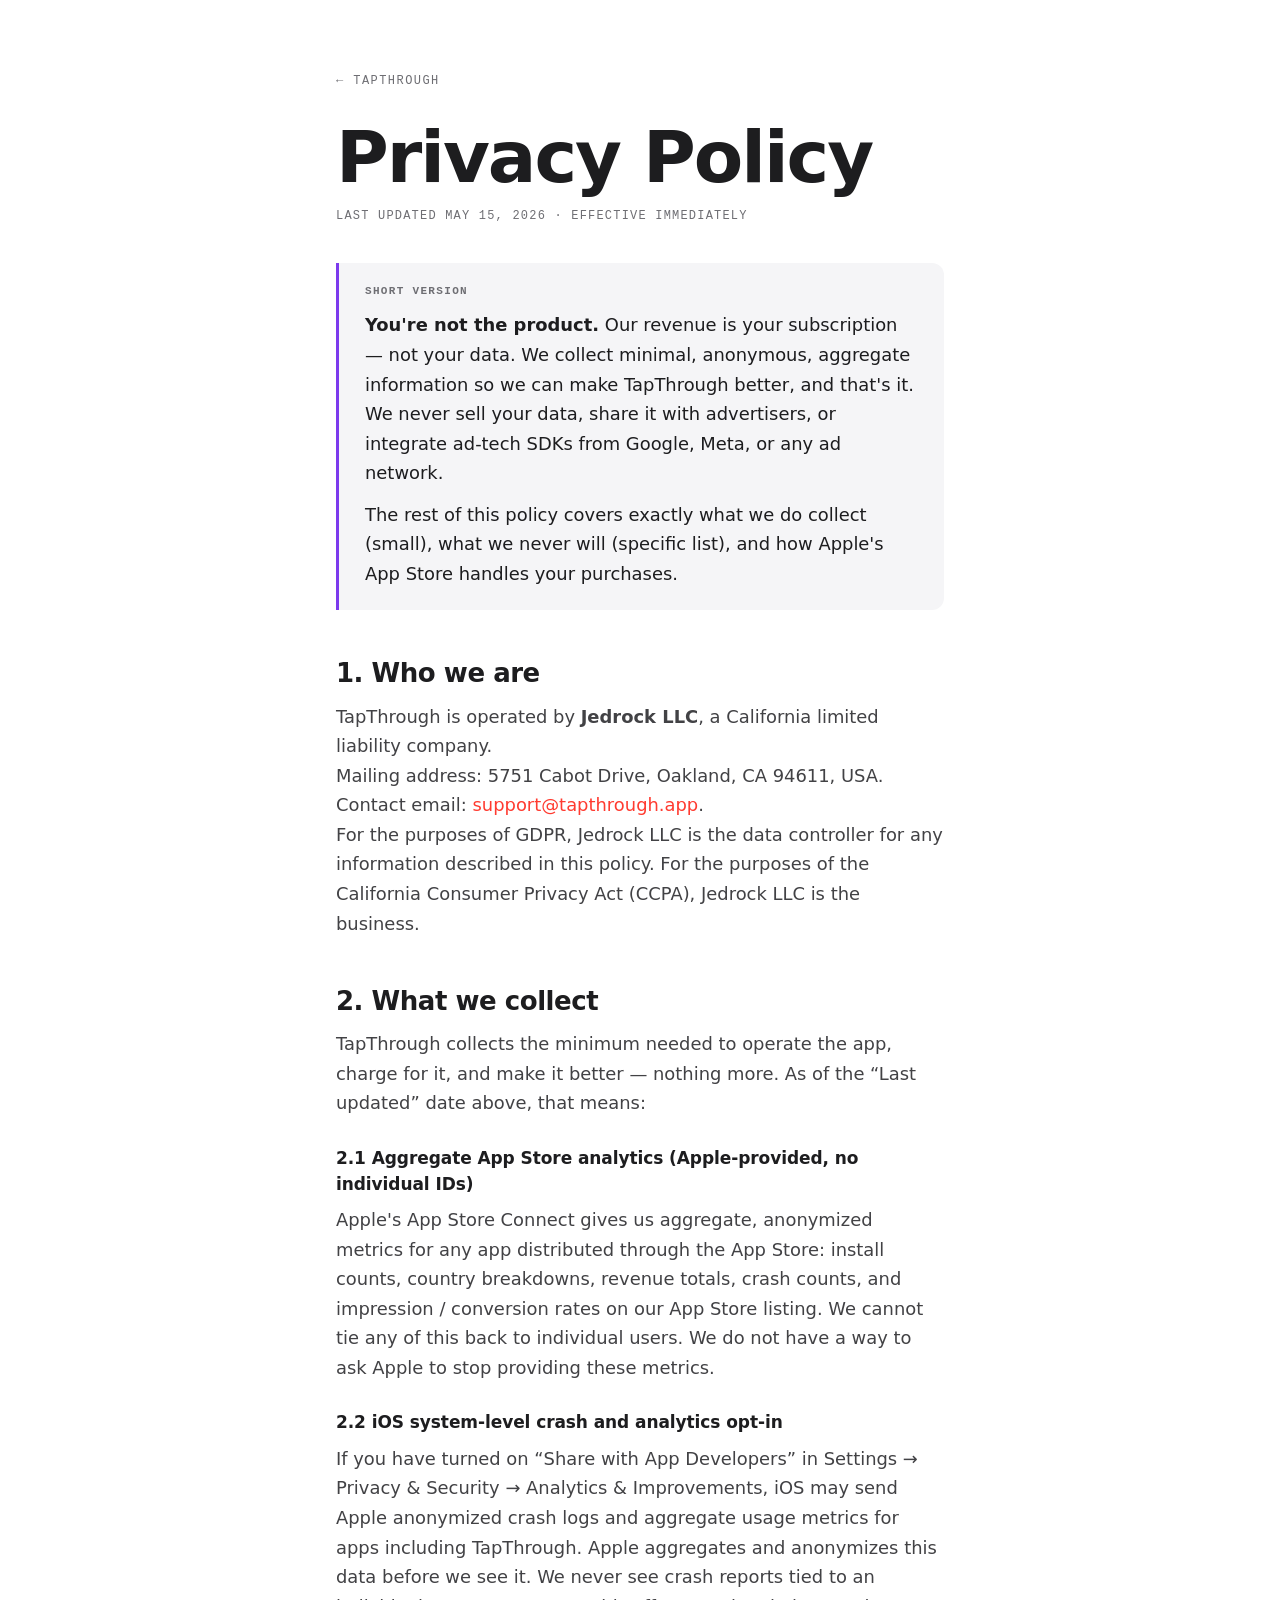
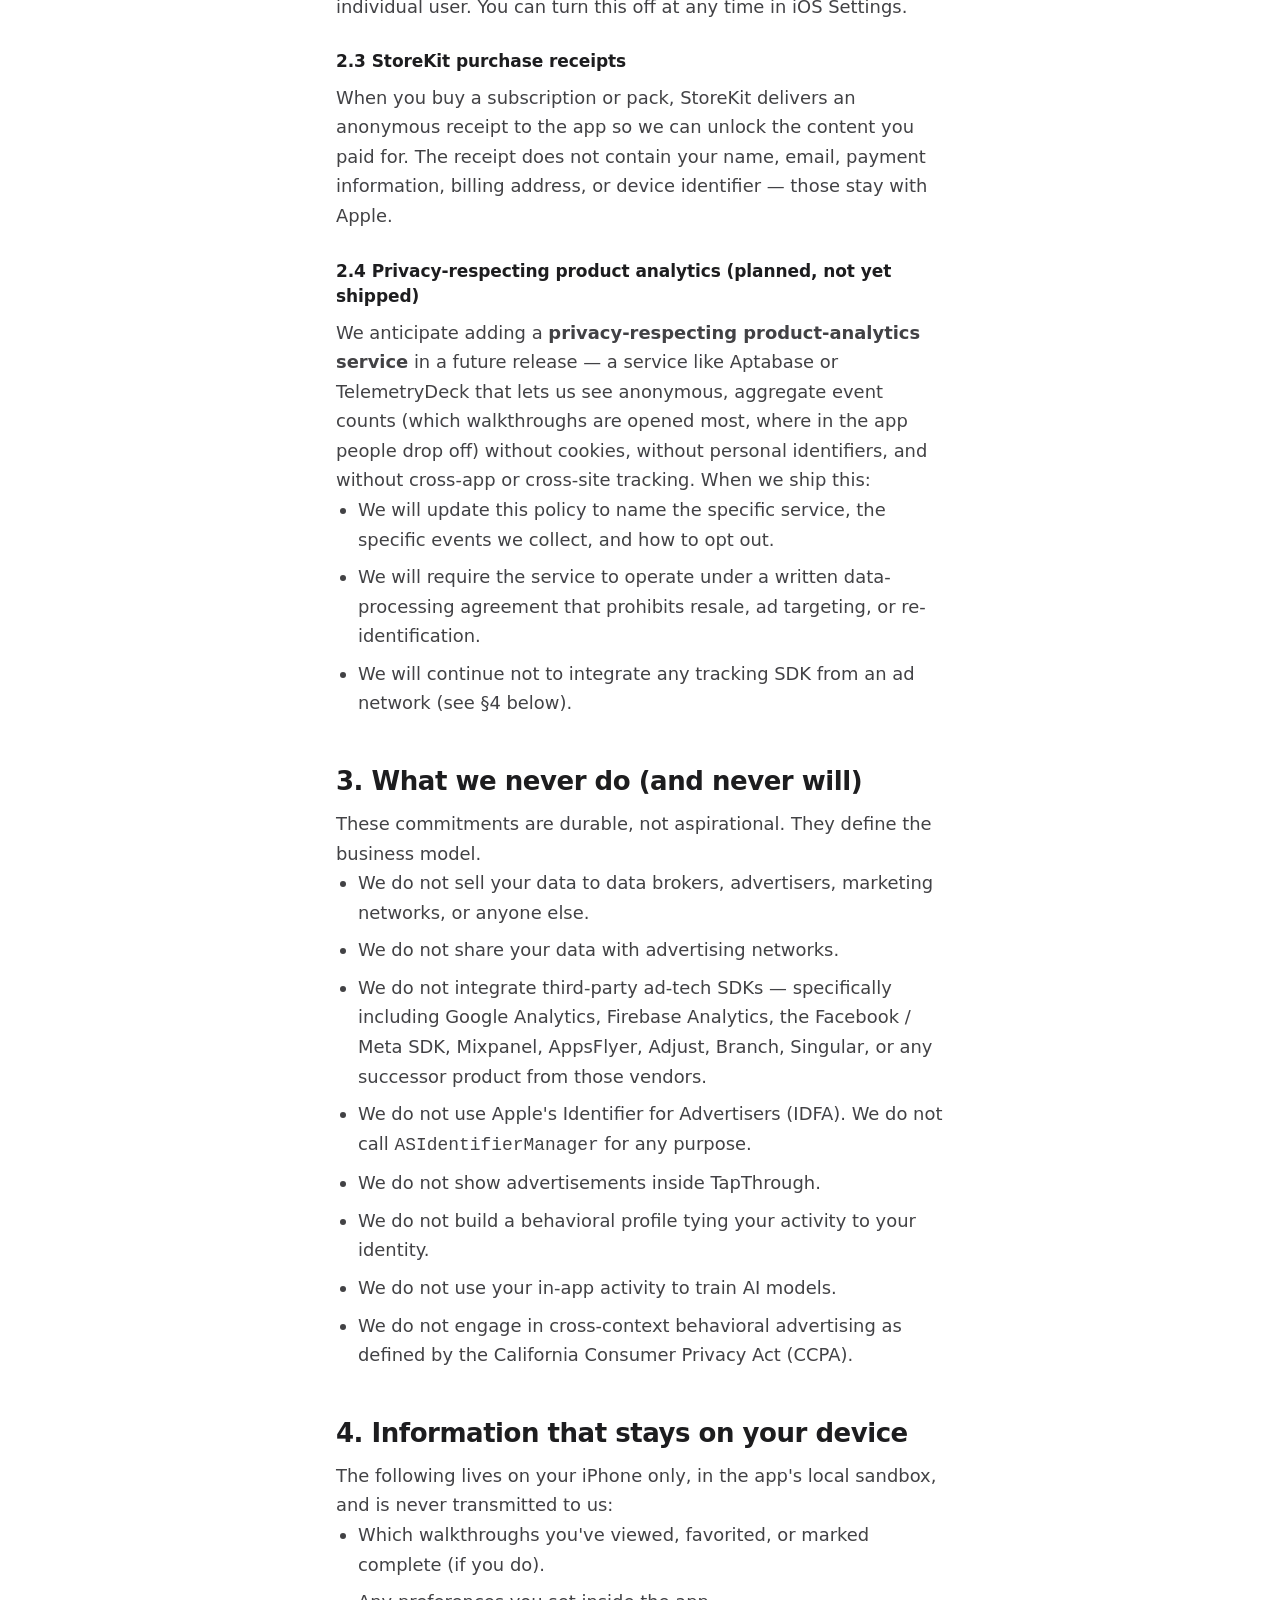
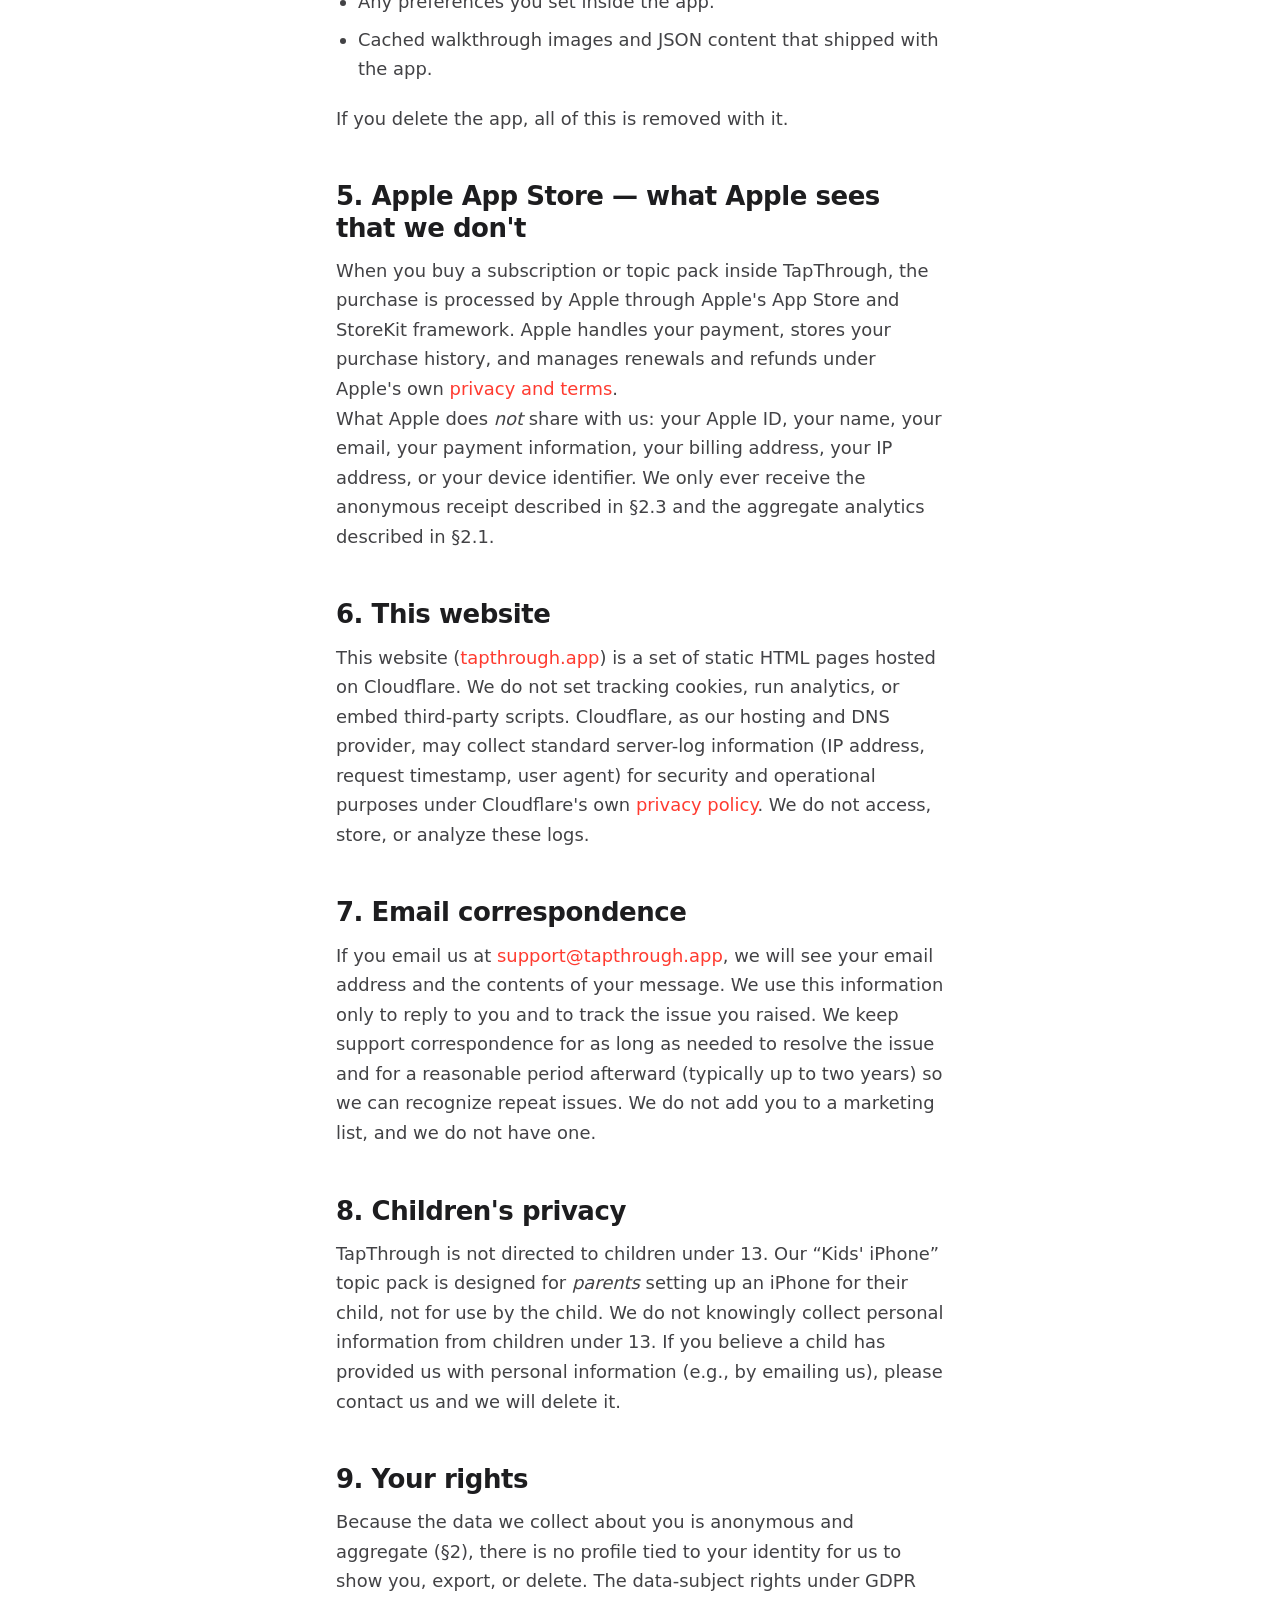
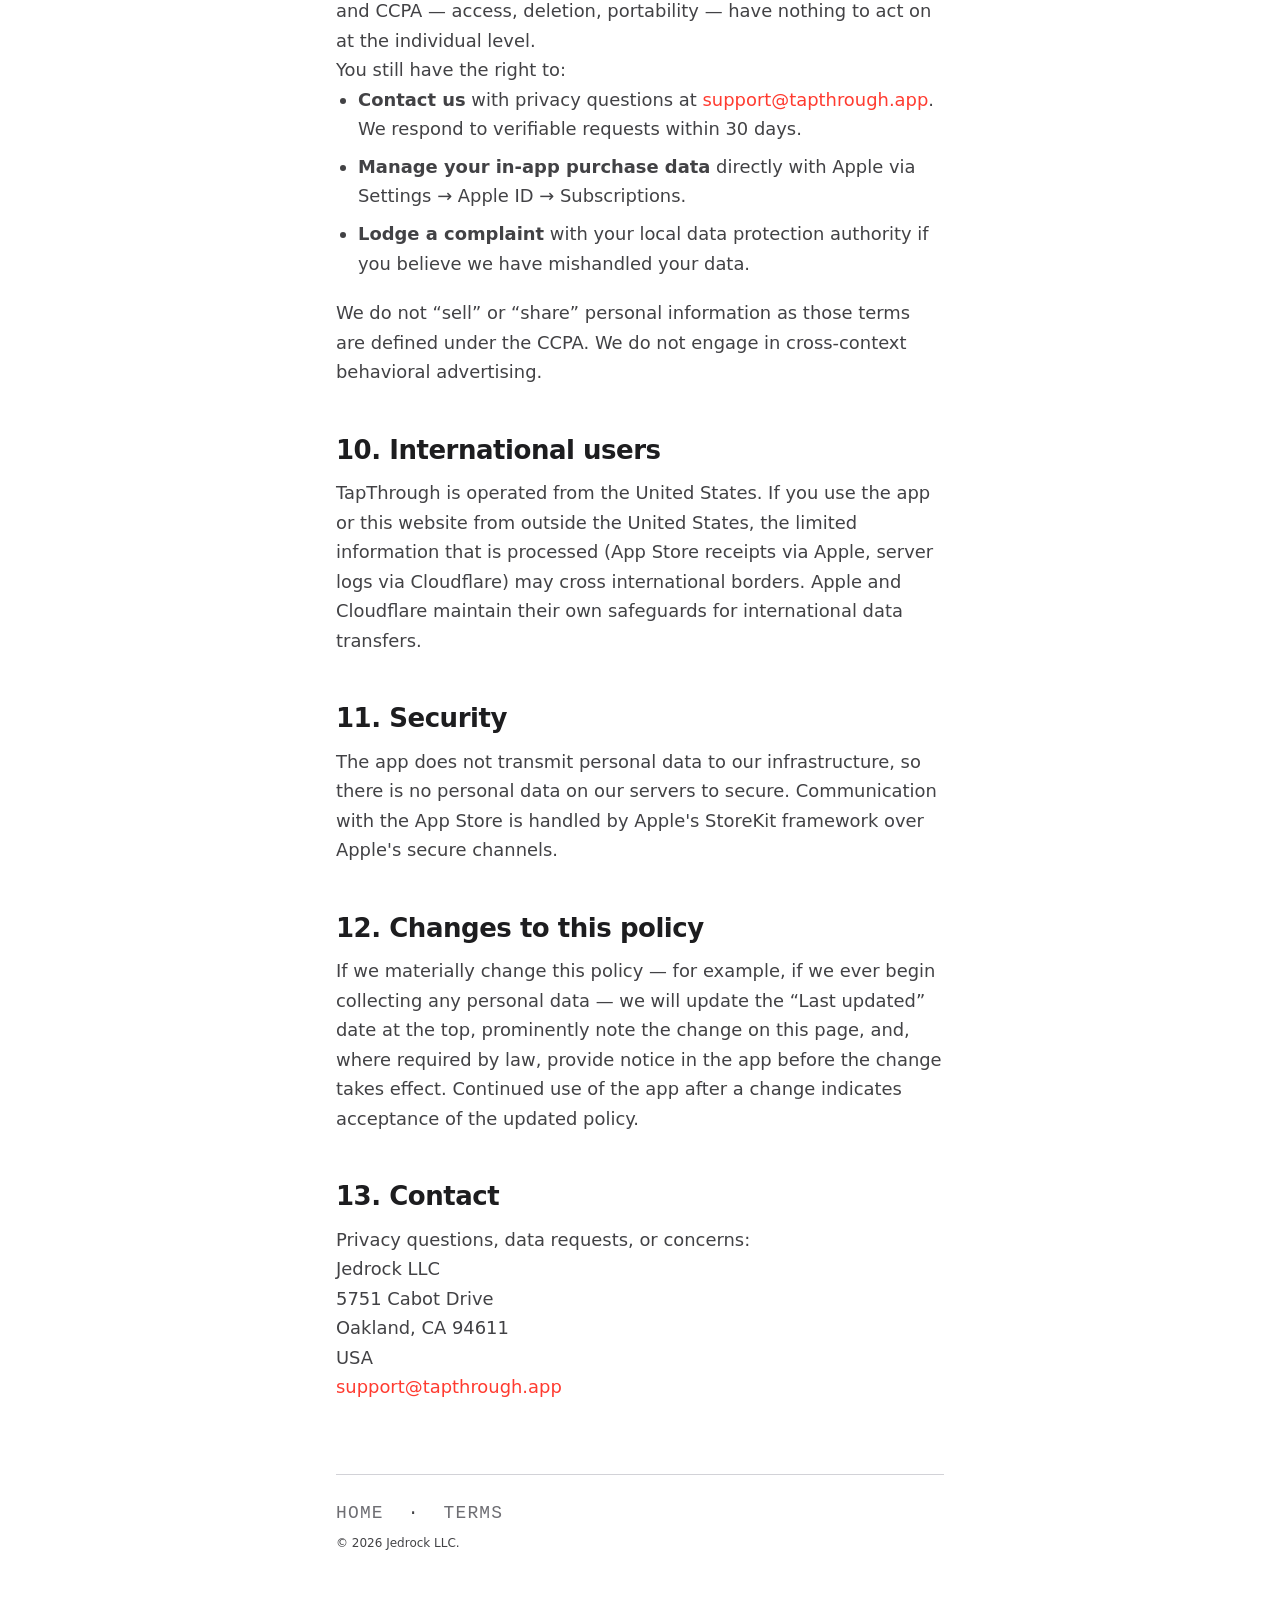
==== commit b19e8050: "marketing: audience-tailored copy — 'who it's for' section + benefit-led pack promises + badge fix" ====
--- a/privacy.html
+++ b/privacy.html
@@ -4,7 +4,7 @@
 <meta charset="utf-8">
 <meta name="viewport" content="width=device-width, initial-scale=1">
 <title>Privacy Policy &mdash; TapThrough</title>
-<meta name="description" content="TapThrough's privacy policy. Short version: we don't collect, store, share, or sell any data about you.">
+<meta name="description" content="TapThrough's privacy policy. Short version: you're not the product. We use minimal, anonymous, aggregate analytics. We never sell your data, share it with advertisers, or integrate ad-tech SDKs.">
 <link rel="canonical" href="https://tapthrough.app/privacy">
 <meta name="theme-color" content="#FFFFFF" media="(prefers-color-scheme: light)">
 <meta name="theme-color" content="#000000" media="(prefers-color-scheme: dark)">
@@ -19,15 +19,14 @@
 
   <section class="tldr">
     <h2>Short version</h2>
-    <p>We don't collect, store, share, or sell any personal data about you.
-      TapThrough ships with <strong>zero analytics, zero tracking, and zero
-      third-party data SDKs</strong>. Your in-app purchases are handled by Apple,
-      not by us; we never see your name, email, payment information, or which
-      walkthroughs you read.</p>
-    <p>The rest of this policy explains that in more detail and covers the few
-      narrow technical interactions that do happen (App Store receipts, Apple's
-      crash diagnostics if you opt in to them at the system level, our static
-      website).</p>
+    <p><strong>You're not the product.</strong> Our revenue is your subscription —
+      not your data. We collect minimal, anonymous, aggregate information so we
+      can make TapThrough better, and that's it. We never sell your data, share
+      it with advertisers, or integrate ad-tech SDKs from Google, Meta, or any
+      ad network.</p>
+    <p>The rest of this policy covers exactly what we do collect (small),
+      what we never will (specific list), and how Apple's App Store handles
+      your purchases.</p>
   </section>
 
   <h2>1. Who we are</h2>
@@ -39,23 +38,68 @@
     information described in this policy. For the purposes of the California
     Consumer Privacy Act (CCPA), Jedrock LLC is the business.</p>
 
-  <h2>2. Information we do not collect</h2>
-  <p>The TapThrough iOS app does not contain, integrate with, or transmit data to:</p>
-  <ul>
-    <li>Google Analytics, Firebase, or any other Google-owned analytics service.</li>
-    <li>Mixpanel, Amplitude, Heap, PostHog, Segment, or any other third-party
-      product-analytics service.</li>
-    <li>Sentry, Crashlytics, Bugsnag, or any other third-party crash-reporting service.</li>
-    <li>Facebook SDK, AppsFlyer, Adjust, Branch, or any other attribution or
-      advertising-measurement service.</li>
-    <li>Any advertising network. We do not show ads. We do not collect or share
-      advertising identifiers (IDFA).</li>
-  </ul>
-  <p>We do not have a server that the app sends usage data to. We do not log
-    which walkthroughs you read, when you opened the app, how long you used it,
-    or what device you are on.</p>
-
-  <h2>3. Information that stays on your device</h2>
+  <h2>2. What we collect</h2>
+  <p>TapThrough collects the minimum needed to operate the app, charge for it,
+    and make it better &mdash; nothing more. As of the &ldquo;Last updated&rdquo;
+    date above, that means:</p>
+
+  <h3>2.1 Aggregate App Store analytics (Apple-provided, no individual IDs)</h3>
+  <p>Apple's App Store Connect gives us aggregate, anonymized metrics for any app
+    distributed through the App Store: install counts, country breakdowns,
+    revenue totals, crash counts, and impression / conversion rates on our App
+    Store listing. We cannot tie any of this back to individual users. We do not
+    have a way to ask Apple to stop providing these metrics.</p>
+
+  <h3>2.2 iOS system-level crash and analytics opt-in</h3>
+  <p>If you have turned on &ldquo;Share with App Developers&rdquo; in
+    Settings &rarr; Privacy &amp; Security &rarr; Analytics &amp; Improvements,
+    iOS may send Apple anonymized crash logs and aggregate usage metrics for
+    apps including TapThrough. Apple aggregates and anonymizes this data before
+    we see it. We never see crash reports tied to an individual user. You can
+    turn this off at any time in iOS Settings.</p>
+
+  <h3>2.3 StoreKit purchase receipts</h3>
+  <p>When you buy a subscription or pack, StoreKit delivers an anonymous receipt
+    to the app so we can unlock the content you paid for. The receipt does not
+    contain your name, email, payment information, billing address, or device
+    identifier &mdash; those stay with Apple.</p>
+
+  <h3>2.4 Privacy-respecting product analytics (planned, not yet shipped)</h3>
+  <p>We anticipate adding a <strong>privacy-respecting product-analytics service</strong>
+    in a future release &mdash; a service like Aptabase or TelemetryDeck that lets
+    us see anonymous, aggregate event counts (which walkthroughs are opened most,
+    where in the app people drop off) without cookies, without personal
+    identifiers, and without cross-app or cross-site tracking. When we ship this:</p>
+  <ul>
+    <li>We will update this policy to name the specific service, the specific
+      events we collect, and how to opt out.</li>
+    <li>We will require the service to operate under a written data-processing
+      agreement that prohibits resale, ad targeting, or re-identification.</li>
+    <li>We will continue not to integrate any tracking SDK from an ad network
+      (see §4 below).</li>
+  </ul>
+
+  <h2>3. What we never do (and never will)</h2>
+  <p>These commitments are durable, not aspirational. They define the business model.</p>
+  <ul>
+    <li>We do not sell your data to data brokers, advertisers, marketing
+      networks, or anyone else.</li>
+    <li>We do not share your data with advertising networks.</li>
+    <li>We do not integrate third-party ad-tech SDKs &mdash; specifically
+      including Google Analytics, Firebase Analytics, the Facebook / Meta SDK,
+      Mixpanel, AppsFlyer, Adjust, Branch, Singular, or any successor product
+      from those vendors.</li>
+    <li>We do not use Apple's Identifier for Advertisers (IDFA). We do not call
+      <code>ASIdentifierManager</code> for any purpose.</li>
+    <li>We do not show advertisements inside TapThrough.</li>
+    <li>We do not build a behavioral profile tying your activity to your
+      identity.</li>
+    <li>We do not use your in-app activity to train AI models.</li>
+    <li>We do not engage in cross-context behavioral advertising as defined
+      by the California Consumer Privacy Act (CCPA).</li>
+  </ul>
+
+  <h2>4. Information that stays on your device</h2>
   <p>The following lives on your iPhone only, in the app's local sandbox, and
     is never transmitted to us:</p>
   <ul>
@@ -65,33 +109,16 @@
   </ul>
   <p>If you delete the app, all of this is removed with it.</p>
 
-  <h2>4. Apple App Store and in-app purchases</h2>
+  <h2>5. Apple App Store &mdash; what Apple sees that we don't</h2>
   <p>When you buy a subscription or topic pack inside TapThrough, the purchase is
     processed by Apple through Apple's App Store and StoreKit framework. Apple
     handles your payment, stores your purchase history, and manages renewals and
     refunds under Apple's own
     <a href="https://www.apple.com/legal/internet-services/itunes/">privacy and terms</a>.</p>
-  <p>What Apple shares with us:</p>
-  <ul>
-    <li>An anonymous receipt confirming that a purchase succeeded, so the app
-      can unlock the content you paid for.</li>
-    <li>Aggregate, anonymous App Store Analytics &mdash; total downloads, total
-      revenue, country-level installs, crash counts &mdash; that we can see in
-      Apple's App Store Connect dashboard. We cannot tie any of this back to
-      individual users.</li>
-  </ul>
   <p>What Apple does <em>not</em> share with us: your Apple ID, your name, your
     email, your payment information, your billing address, your IP address, or
-    your device identifier.</p>
-
-  <h2>5. Apple system-level crash and analytics opt-in</h2>
-  <p>If you have turned on &ldquo;Share with App Developers&rdquo; in
-    Settings &rarr; Privacy &amp; Security &rarr; Analytics &amp; Improvements,
-    iOS may send Apple anonymized crash logs and aggregate usage metrics for
-    apps including TapThrough. Apple aggregates and anonymizes this data before
-    we see it in App Store Connect. We never see crash reports tied to an
-    individual user, and we cannot link them to any other information.</p>
-  <p>You can turn this off at any time in iOS Settings.</p>
+    your device identifier. We only ever receive the anonymous receipt described
+    in §2.3 and the aggregate analytics described in §2.1.</p>
 
   <h2>6. This website</h2>
   <p>This website (<a href="https://tapthrough.app">tapthrough.app</a>) is a set
@@ -119,10 +146,10 @@
     information (e.g., by emailing us), please contact us and we will delete it.</p>
 
   <h2>9. Your rights</h2>
-  <p>Because we do not collect personal data about you, most data-subject rights
-    under GDPR and CCPA &mdash; the right to access, delete, or port your data
-    &mdash; have nothing to act on. There is no profile of you on our servers to
-    show you, delete, or export.</p>
+  <p>Because the data we collect about you is anonymous and aggregate (§2), there
+    is no profile tied to your identity for us to show you, export, or delete.
+    The data-subject rights under GDPR and CCPA &mdash; access, deletion,
+    portability &mdash; have nothing to act on at the individual level.</p>
   <p>You still have the right to:</p>
   <ul>
     <li><strong>Contact us</strong> with privacy questions at
--- a/style.css
+++ b/style.css
@@ -227,11 +227,11 @@
 .section-head-center .section-eyebrow { display: inline-flex; }
 
 .section-sub {
-  font-size: clamp(17px, 1.4vw, 19px);
+  font-size: clamp(18px, 1.5vw, 20px);
   color: var(--c-ink-2);
   max-width: 52ch;
   margin: 18px 0 0;
-  line-height: 1.5;
+  line-height: 1.55;
 }
 
 
@@ -459,7 +459,7 @@
 .demo-copy { max-width: 540px; }
 
 .demo-body {
-  font-size: 17px;
+  font-size: clamp(17px, 1.4vw, 19px);
   color: var(--c-ink-2);
   line-height: 1.6;
   margin: 0 0 24px;
@@ -473,7 +473,7 @@
 }
 
 .demo-bullets li {
-  font-size: 15px;
+  font-size: 16px;
   color: var(--c-ink-2);
   padding-left: 22px;
   position: relative;
@@ -669,9 +669,9 @@
 }
 
 .threat-body p {
-  font-size: 17px;
+  font-size: clamp(17px, 1.4vw, 19px);
   color: var(--c-ink-2);
-  line-height: 1.5;
+  line-height: 1.55;
   max-width: 56ch;
   margin: 0 0 12px;
 }
@@ -750,11 +750,90 @@
 }
 
 .how-step p {
-  font-size: 16px;
+  font-size: clamp(16px, 1.3vw, 18px);
   color: var(--c-ink-2);
-  line-height: 1.5;
+  line-height: 1.55;
   max-width: 32ch;
   margin: 0 auto;
+}
+
+
+/* ──────────────────────────────────────────────────────────────────────
+   AUDIENCE — "Who it's for" vignettes (CANONICAL §1.5)
+   ────────────────────────────────────────────────────────────────────── */
+
+.audience-section {
+  padding: var(--pad-section) var(--pad-x);
+  background: var(--c-bg-2);
+  border-top: 1px solid var(--c-rule-2);
+}
+
+.audience-grid {
+  max-width: var(--content);
+  margin: 0 auto;
+  display: grid;
+  grid-template-columns: 1fr;
+  gap: 48px;
+}
+
+@media (min-width: 760px) {
+  .audience-grid {
+    grid-template-columns: 1fr 1fr;
+    gap: 56px 64px;
+  }
+}
+
+.audience-card {
+  display: flex;
+  flex-direction: column;
+  padding-top: 24px;
+  border-top: 2px solid var(--c-ink);
+}
+
+.audience-tag {
+  font-family: var(--f-mono);
+  font-size: 12px;
+  font-weight: 500;
+  text-transform: uppercase;
+  letter-spacing: 0.10em;
+  color: var(--c-muted);
+  margin: 0 0 14px;
+}
+
+.audience-head {
+  font-size: clamp(24px, 2.6vw, 32px);
+  font-weight: 700;
+  letter-spacing: -0.018em;
+  line-height: 1.15;
+  color: var(--c-ink);
+  margin: 0 0 14px;
+  max-width: 22ch;
+}
+
+.audience-body {
+  font-size: clamp(16px, 1.3vw, 18px);
+  color: var(--c-ink-2);
+  line-height: 1.55;
+  margin: 0 0 18px;
+  max-width: 38ch;
+}
+
+.audience-link {
+  font-family: var(--f-mono);
+  font-size: 12px;
+  font-weight: 500;
+  text-transform: uppercase;
+  letter-spacing: 0.12em;
+  color: var(--c-ink);
+  border-bottom: 1px solid var(--c-rule);
+  padding-bottom: 3px;
+  align-self: flex-start;
+  margin-top: auto;
+  transition: color .15s ease, border-color .15s ease;
+}
+.audience-link:hover {
+  color: var(--a-red);
+  border-bottom-color: var(--a-red);
 }
 
 
@@ -872,6 +951,20 @@
   z-index: 1;
 }
 
+.pack-promise {
+  font-size: 16px;
+  font-weight: 600;
+  letter-spacing: -0.01em;
+  line-height: 1.35;
+  color: var(--c-ink);
+  margin: 0 0 14px;
+  max-width: 26ch;
+  position: relative;
+  z-index: 1;
+}
+.pack-pro .pack-promise,
+.pack-feature .pack-promise { color: var(--b-white); }
+
 .pack-count {
   font-family: var(--f-mono);
   font-size: 12px;
@@ -882,7 +975,7 @@
 }
 
 .pack-apps {
-  font-size: 14.5px;
+  font-size: 15.5px;
   color: var(--c-ink-2);
   line-height: 1.55;
   margin: 0 0 20px;
@@ -956,21 +1049,27 @@
 }
 
 .privacy-headline {
-  font-size: clamp(72px, 12vw, 168px);
+  font-size: clamp(48px, 9vw, 120px);
   font-weight: 800;
-  line-height: 1.0;
-  letter-spacing: -0.04em;
+  line-height: 1.02;
+  letter-spacing: -0.038em;
   color: var(--b-white);
-  margin: 0 0 36px;
+  margin: 0 0 32px;
+  text-wrap: balance;
 }
 
 .privacy-body {
-  font-size: clamp(17px, 1.4vw, 19px);
+  font-size: clamp(19px, 1.8vw, 24px);
   color: var(--b-white-80);
-  line-height: 1.6;
-  max-width: 60ch;
+  line-height: 1.55;
+  max-width: 32ch;
   margin: 0 auto 32px;
 }
+
+@media (min-width: 720px) {
+  .privacy-body { max-width: 48ch; }
+}
+
 .privacy-body strong { color: var(--b-white); font-weight: 700; }
 
 .privacy-cta { margin: 0; }
@@ -1056,9 +1155,8 @@
 }
 
 .price-tag {
-  position: absolute;
-  top: -12px;
-  left: 24px;
+  align-self: flex-start;
+  display: inline-block;
   background: var(--a-red);
   color: #fff;
   font-family: var(--f-sans);
@@ -1068,8 +1166,10 @@
   letter-spacing: 0.10em;
   padding: 6px 12px;
   border-radius: 999px;
-  margin: 0;
+  margin: 0 0 18px;
   box-shadow: 0 4px 12px rgba(255, 59, 48, 0.40);
+  position: relative;
+  z-index: 1;
 }
 
 .price-name {
@@ -1115,11 +1215,11 @@
   gap: 10px;
 }
 .price-includes li {
-  font-size: 15px;
+  font-size: 16px;
   color: var(--c-ink-2);
   padding-left: 22px;
   position: relative;
-  line-height: 1.45;
+  line-height: 1.5;
 }
 .price-includes li::before {
   content: "";
@@ -1146,7 +1246,7 @@
 .pricing-disclosure {
   max-width: var(--content);
   margin: 24px auto 0;
-  font-size: 13px;
+  font-size: 14px;
   color: var(--c-muted);
   line-height: 1.6;
 }
@@ -1259,7 +1359,7 @@
 }
 
 .footer-cols p {
-  font-size: 14px;
+  font-size: 15px;
   color: var(--b-white-80);
   margin: 0 0 6px;
 }
@@ -1363,9 +1463,9 @@
 }
 
 .prose p, .prose li {
-  font-size: 17px;
+  font-size: clamp(17px, 1.4vw, 19px);
   color: var(--c-ink-2);
-  line-height: 1.6;
+  line-height: 1.65;
 }
 
 .prose ul, .prose ol { padding-left: 22px; margin: 0 0 20px; }
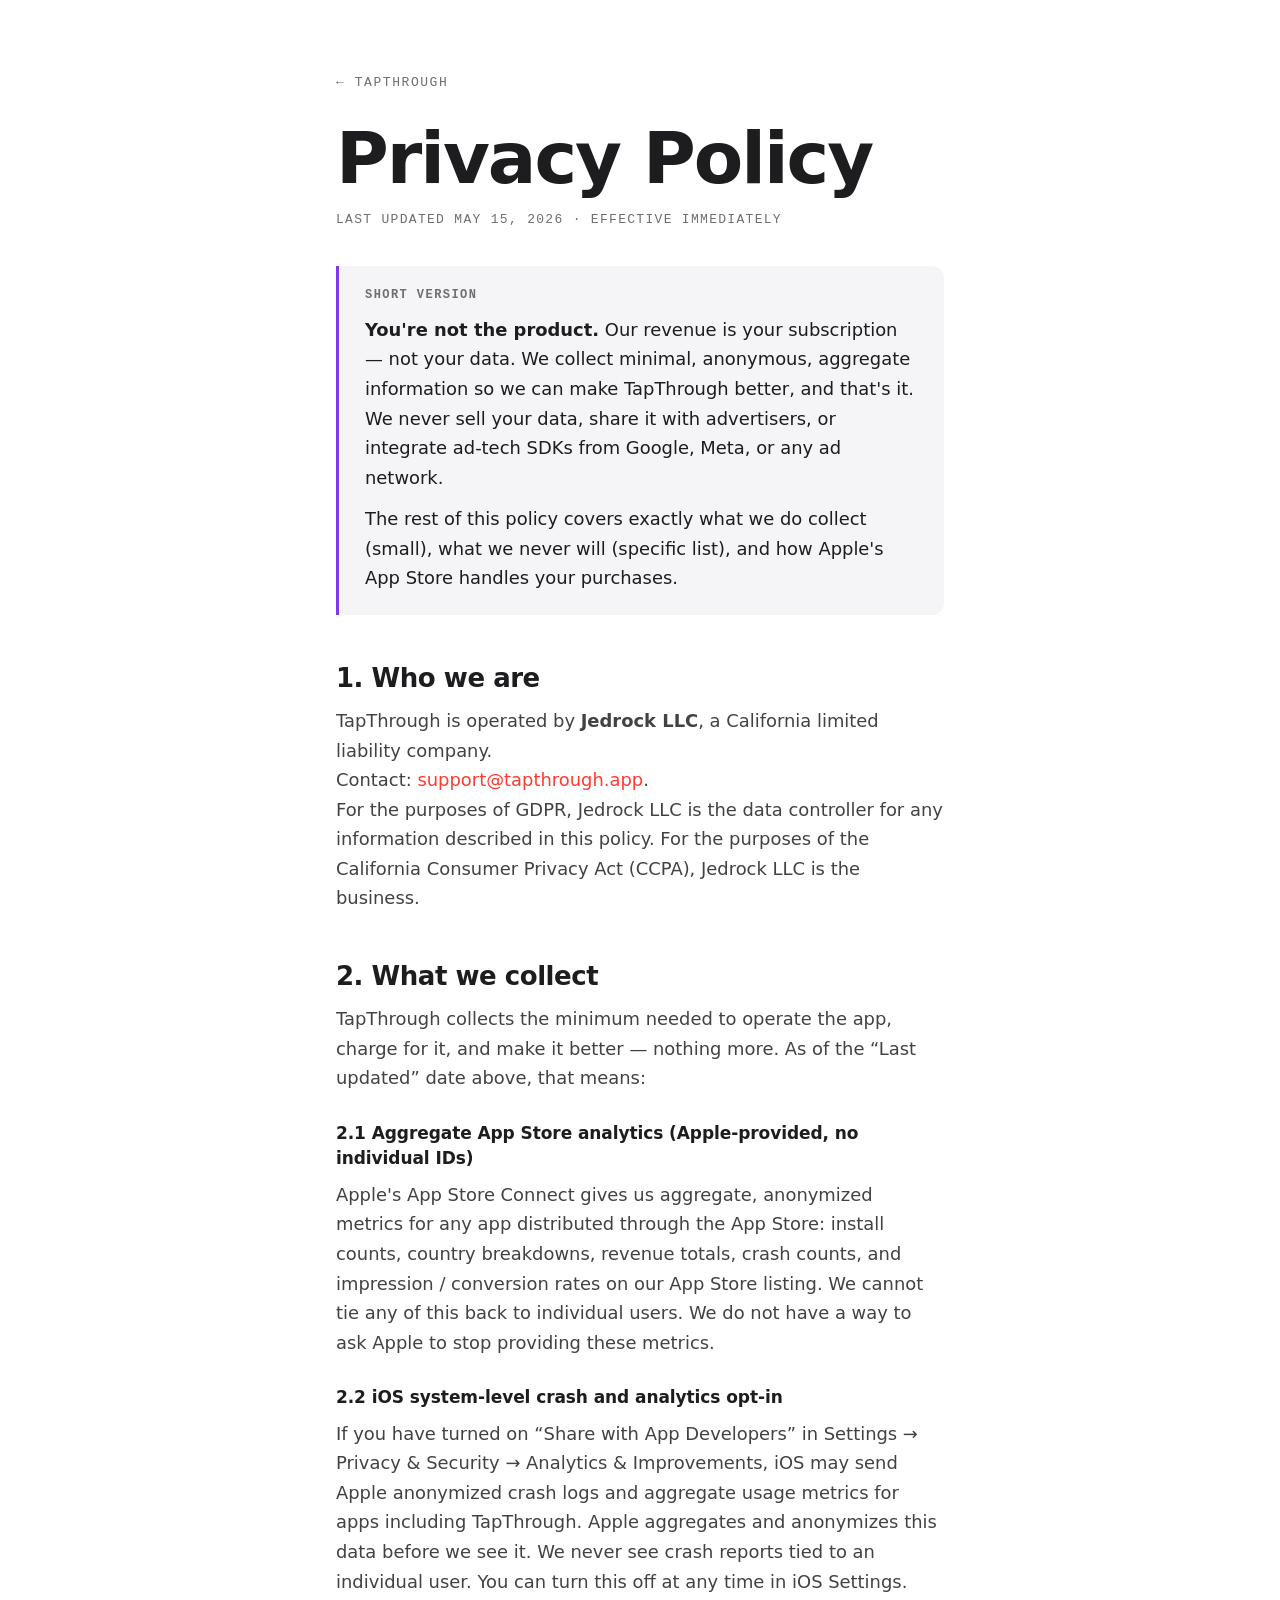
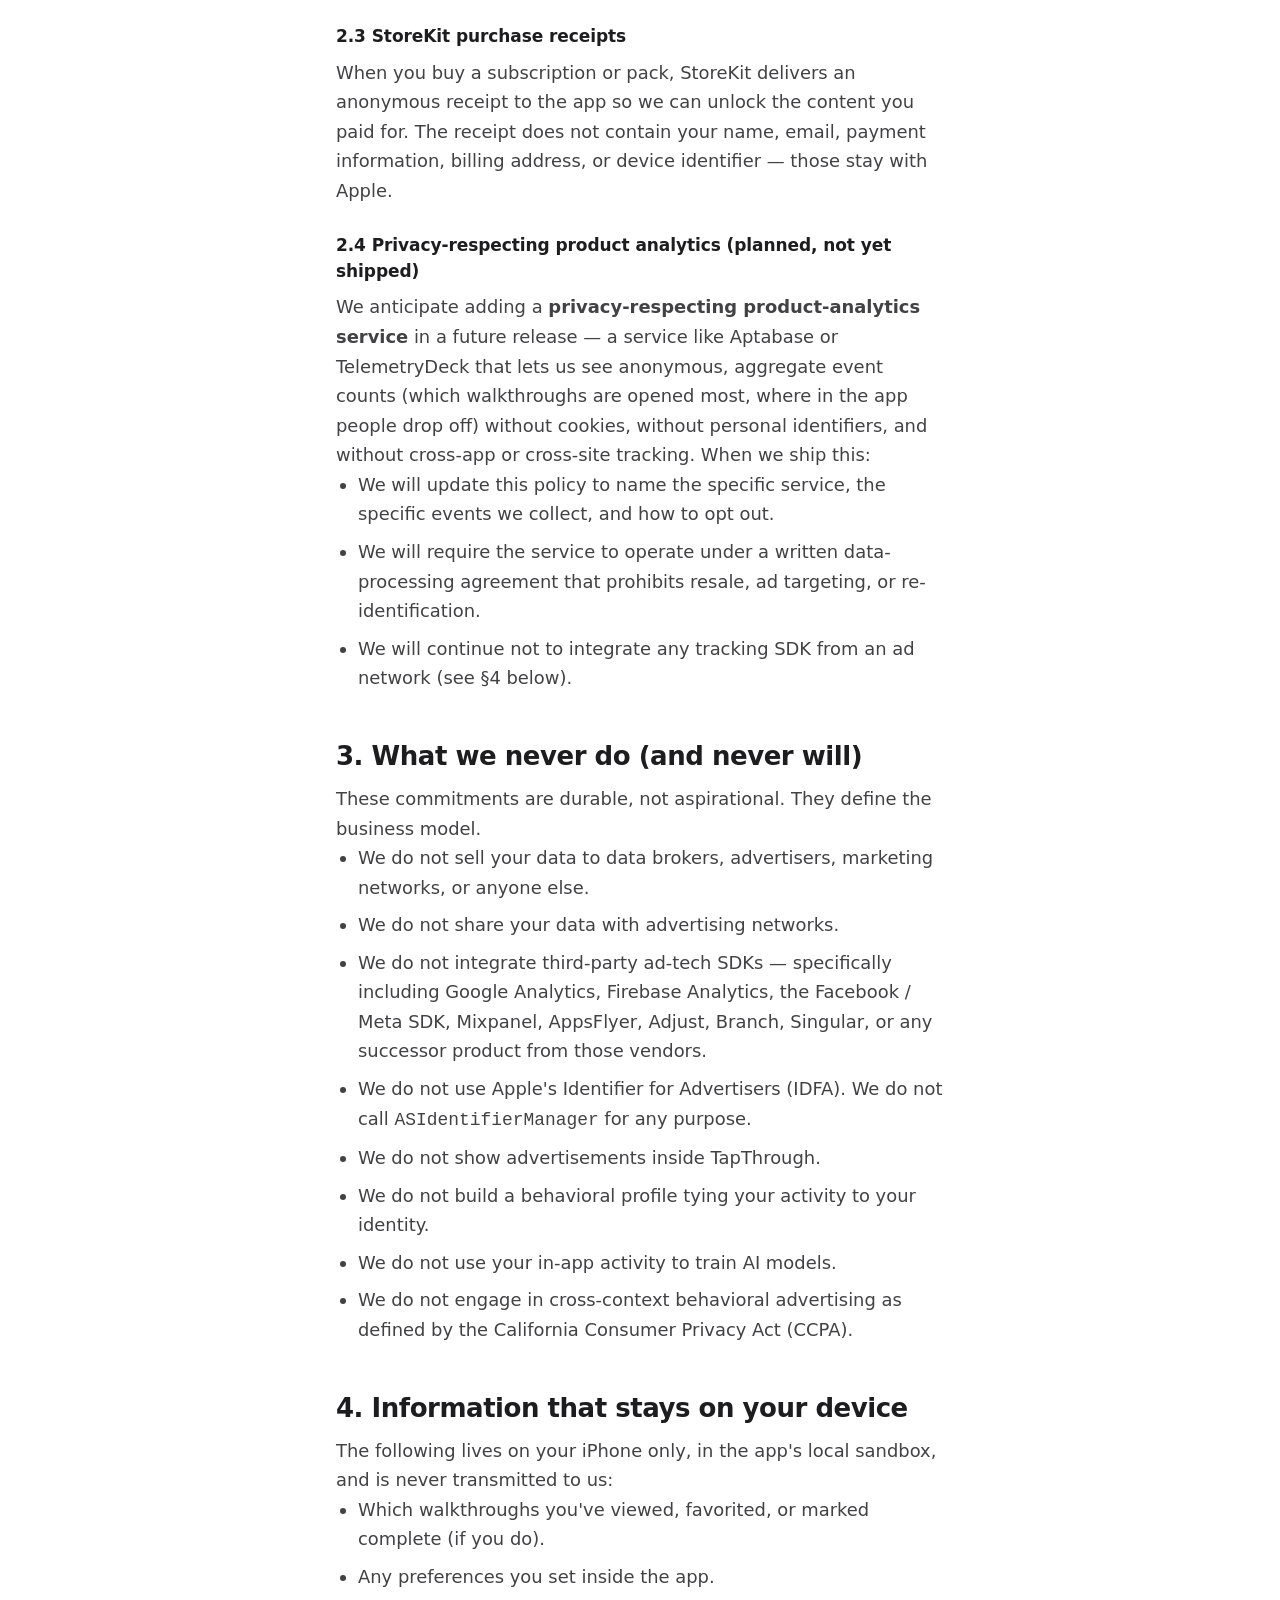
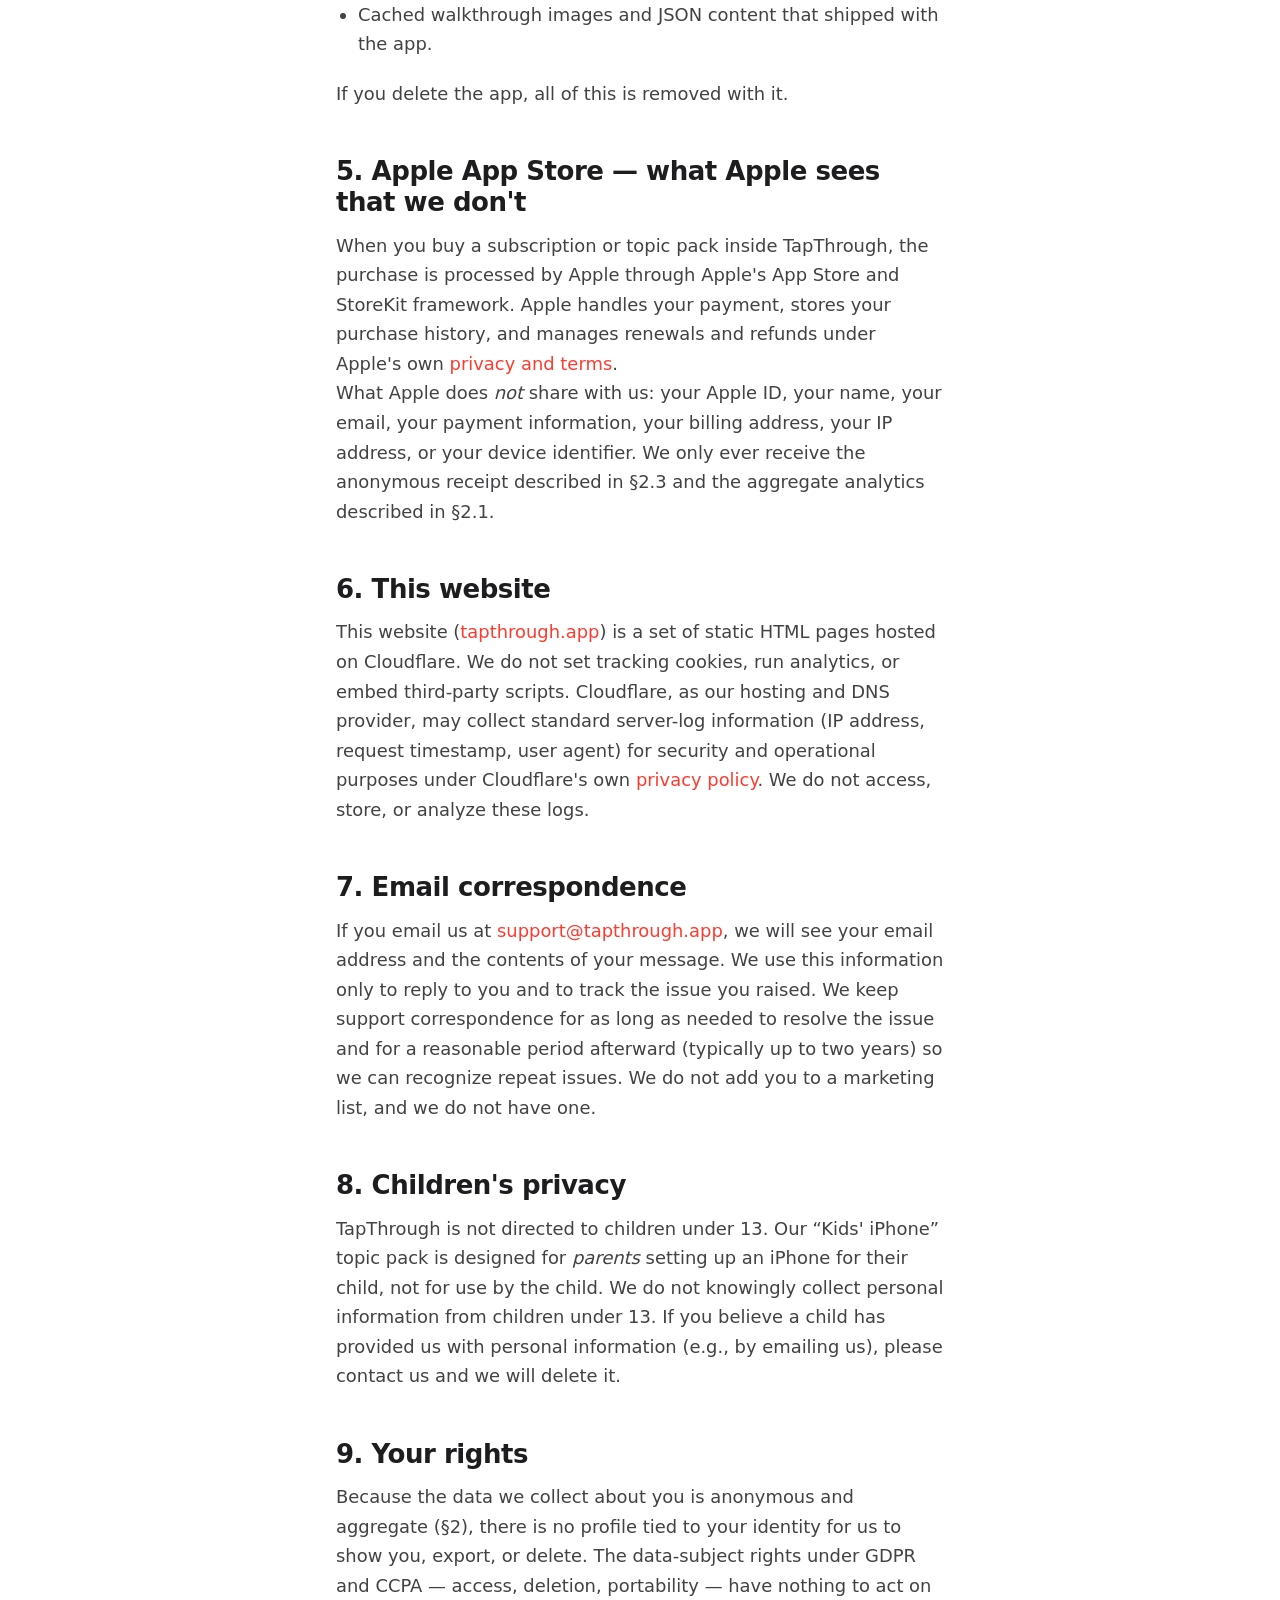
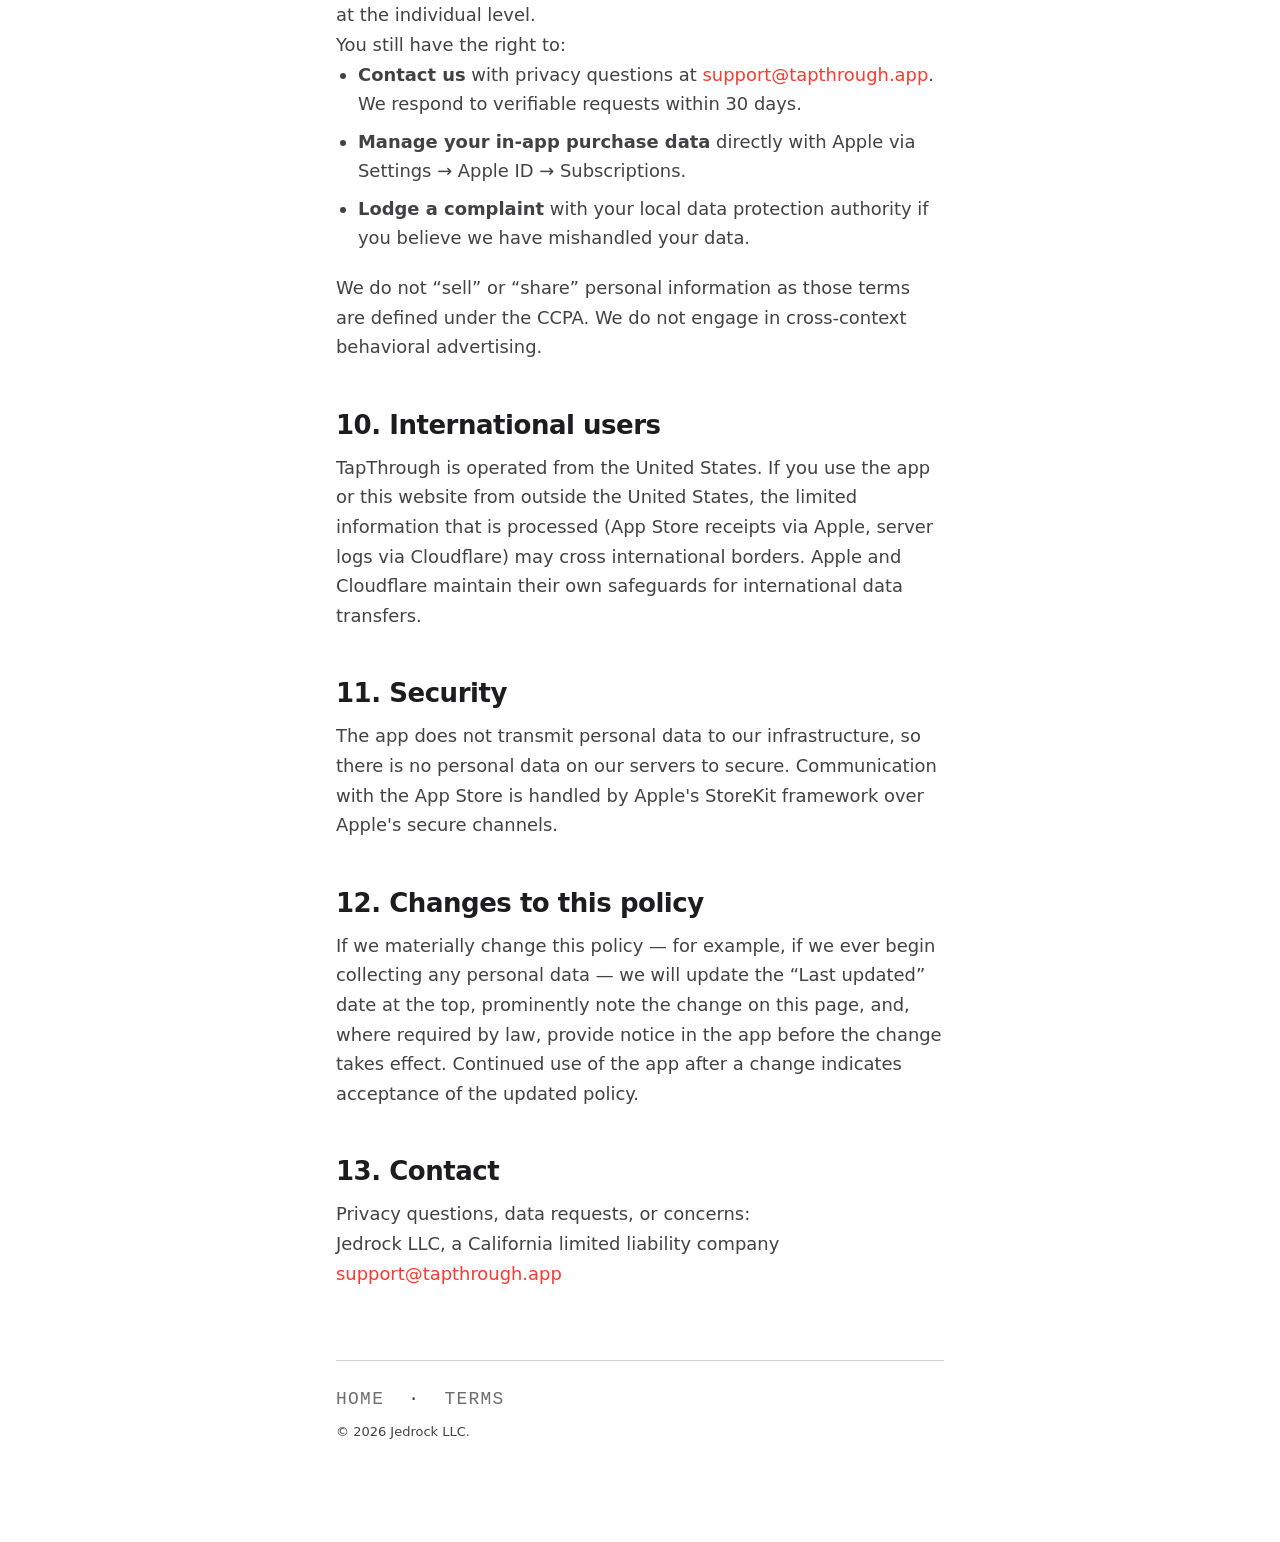
==== commit b23b05bc: "phone mockup: thicker circle stroke (7 → 12)" ====
--- a/privacy.html
+++ b/privacy.html
@@ -32,8 +32,7 @@
   <h2>1. Who we are</h2>
   <p>TapThrough is operated by <strong>Jedrock LLC</strong>, a California limited
     liability company.</p>
-  <p>Mailing address: 5751 Cabot Drive, Oakland, CA 94611, USA.<br>
-    Contact email: <a href="mailto:support@tapthrough.app">support@tapthrough.app</a>.</p>
+  <p>Contact: <a href="mailto:support@tapthrough.app">support@tapthrough.app</a>.</p>
   <p>For the purposes of GDPR, Jedrock LLC is the data controller for any
     information described in this policy. For the purposes of the California
     Consumer Privacy Act (CCPA), Jedrock LLC is the business.</p>
@@ -186,10 +185,7 @@
 
   <h2>13. Contact</h2>
   <p>Privacy questions, data requests, or concerns:</p>
-  <p>Jedrock LLC<br>
-    5751 Cabot Drive<br>
-    Oakland, CA 94611<br>
-    USA<br>
+  <p>Jedrock LLC, a California limited liability company<br>
     <a href="mailto:support@tapthrough.app">support@tapthrough.app</a></p>
 
   <footer>
--- a/style.css
+++ b/style.css
@@ -144,8 +144,8 @@
 
 .nav-links { display: flex; gap: 28px; }
 .nav-links a {
-  font-size: 14px;
-  font-weight: 400;
+  font-size: 15px;
+  font-weight: 500;
   color: var(--c-ink-2);
   text-decoration: none;
   transition: color .15s ease;
@@ -170,7 +170,7 @@
 
 .section-eyebrow {
   font-family: var(--f-mono);
-  font-size: 12px;
+  font-size: 13px;
   font-weight: 500;
   color: var(--c-muted);
   text-transform: uppercase;
@@ -185,7 +185,7 @@
 
 .eyebrow {
   font-family: var(--f-mono);
-  font-size: 12px;
+  font-size: 13px;
   font-weight: 500;
   color: var(--b-white-55);
   text-transform: uppercase;
@@ -206,6 +206,17 @@
   flex-shrink: 0;
 }
 
+.eyebrow-link {
+  color: inherit;
+  border-bottom: 1px solid transparent;
+  padding-bottom: 1px;
+  transition: color .15s ease, border-color .15s ease;
+}
+.eyebrow-link:hover {
+  color: var(--b-white);
+  border-bottom-color: var(--b-white-55);
+}
+
 @keyframes pulse {
   0%, 100% { box-shadow: 0 0 0 4px var(--a-red-soft), 0 0 14px var(--a-red); }
   50%      { box-shadow: 0 0 0 9px transparent, 0 0 22px var(--a-red); }
@@ -269,7 +280,7 @@
   text-transform: none;
   letter-spacing: normal;
   font-family: var(--f-sans);
-  font-size: 13px;
+  font-size: 14px;
   font-weight: 600;
 }
 .circled-inline .circle-svg path { stroke-width: 2.2; }
@@ -399,7 +410,7 @@
 .ticker-label {
   text-transform: uppercase;
   letter-spacing: 0.12em;
-  font-size: 11px;
+  font-size: 12px;
   color: var(--b-white-35);
 }
 
@@ -497,20 +508,23 @@
   display: flex;
   flex-direction: column;
   align-items: center;
-  gap: 18px;
+  gap: 36px;            /* clear of the phone's drop-shadow so the caption reads */
+  position: relative;
+  z-index: 1;
 }
 
 .phone-frame {
   position: relative;
   width: 100%;
-  max-width: 340px;
-  aspect-ratio: 1290 / 2796;
+  max-width: 320px;
+  /* No aspect-ratio here — the inner .phone-screen sets the ratio so the
+     image fills it exactly, frame auto-sizes around it (no dead space). */
   background: #0A0A0A;
   border-radius: 44px;
   padding: 10px;
   box-shadow:
-    0 60px 120px -30px rgba(19, 7, 58, 0.40),
-    0 20px 40px -20px rgba(0, 0, 0, 0.30),
+    0 40px 80px -30px rgba(19, 7, 58, 0.35),
+    0 14px 28px -14px rgba(0, 0, 0, 0.25),
     inset 0 0 0 1px rgba(255, 255, 255, 0.10);
   transform: rotate(-1.5deg);
   transition: transform .4s cubic-bezier(.2, .8, .2, 1);
@@ -521,7 +535,7 @@
 }
 
 @media (min-width: 880px) {
-  .phone-frame { transform: rotate(2.5deg); }
+  .phone-frame { transform: rotate(2deg); }
   .phone-frame:hover { transform: rotate(0deg) translateY(-4px); }
 }
 
@@ -540,7 +554,7 @@
 .phone-screen {
   position: relative;
   width: 100%;
-  height: 100%;
+  aspect-ratio: 1290 / 2619;   /* exact cropped-screenshot ratio so the image fills with zero dead space */
   background: #F2F2F7;
   border-radius: 34px;
   overflow: hidden;
@@ -553,60 +567,41 @@
   border-radius: 34px;
 }
 
-/* The red annotation circle — positioned over the "Allow Notifications" toggle.
-   The screenshot is 1290×2619 (cropped); the toggle row sits at approximately
-   y=180px from the top of that 2619px-tall image (~7% from top). */
+/* The red annotation — circles the Settings app icon (last row of the iOS 26
+   app grid, rightmost column, just above the dock). Sized just generously enough
+   to read as "a marker drawn over the icon," not so tight it's a halo. */
 .phone-annotation {
   position: absolute;
-  top: 6.2%;
-  left: 60%;
-  width: 32%;
-  height: 6%;
+  top: 64%;
+  left: 76%;
+  width: 17%;
+  height: 8%;
   pointer-events: none;
   color: var(--a-red);
   overflow: visible;
-  filter: drop-shadow(0 2px 8px rgba(255, 59, 48, 0.40));
-}
-
-.phone-annotation path {
-  stroke-dasharray: 800;
-  stroke-dashoffset: 800;
-  animation: draw-circle 1.0s cubic-bezier(.4, .1, .25, 1) 1.6s forwards infinite;
-  animation-iteration-count: 1;
-}
-
-.phone-step-meta {
-  position: absolute;
-  bottom: 24px;
-  left: 16px;
-  right: 16px;
-  background: rgba(10, 10, 10, 0.92);
-  -webkit-backdrop-filter: blur(20px);
-          backdrop-filter: blur(20px);
-  color: var(--b-white);
-  padding: 14px 18px;
-  border-radius: 16px;
-  display: flex;
-  flex-direction: column;
-  gap: 2px;
-}
-
-.phone-step-num {
-  font-family: var(--f-mono);
-  font-size: 10px;
-  text-transform: uppercase;
-  letter-spacing: 0.14em;
-  color: var(--b-white-35);
-}
-
-.phone-step-title {
-  font-size: 14px;
-  font-weight: 600;
+  filter: drop-shadow(0 2px 14px rgba(255, 59, 48, 0.60));
+  animation: phone-anno-pulse 2.4s ease-in-out 2.4s infinite;
+  transform-origin: center;
+}
+
+.phone-annotation ellipse {
+  stroke-dasharray: 320;
+  stroke-dashoffset: 320;
+  animation: phone-anno-draw 1.1s cubic-bezier(.4, .1, .25, 1) 1.2s forwards;
+}
+
+@keyframes phone-anno-draw {
+  to { stroke-dashoffset: 0; }
+}
+
+@keyframes phone-anno-pulse {
+  0%, 100% { transform: scale(1);    opacity: 1;    }
+  50%      { transform: scale(1.10); opacity: 0.75; }
 }
 
 .phone-caption {
   font-family: var(--f-mono);
-  font-size: 11px;
+  font-size: 12px;
   color: var(--c-muted);
   text-transform: uppercase;
   letter-spacing: 0.10em;
@@ -651,7 +646,7 @@
 
 .threat-num {
   font-family: var(--f-mono);
-  font-size: 13px;
+  font-size: 14px;
   font-weight: 500;
   color: var(--c-muted);
   letter-spacing: 0.06em;
@@ -691,14 +686,14 @@
   padding: 4px 10px;
   border-radius: 999px;
   font-family: var(--f-sans);
-  font-size: 11px;
+  font-size: 12px;
   font-weight: 600;
   letter-spacing: 0.04em;
 }
 
 .dur {
   font-family: var(--f-mono);
-  font-size: 12px;
+  font-size: 13px;
   color: var(--c-muted);
   letter-spacing: 0.04em;
 }
@@ -792,7 +787,7 @@
 
 .audience-tag {
   font-family: var(--f-mono);
-  font-size: 12px;
+  font-size: 13px;
   font-weight: 500;
   text-transform: uppercase;
   letter-spacing: 0.10em;
@@ -820,7 +815,7 @@
 
 .audience-link {
   font-family: var(--f-mono);
-  font-size: 12px;
+  font-size: 13px;
   font-weight: 500;
   text-transform: uppercase;
   letter-spacing: 0.12em;
@@ -923,7 +918,7 @@
 
 .pack-tag {
   font-family: var(--f-mono);
-  font-size: 11px;
+  font-size: 12px;
   font-weight: 600;
   text-transform: uppercase;
   letter-spacing: 0.10em;
@@ -967,7 +962,7 @@
 
 .pack-count {
   font-family: var(--f-mono);
-  font-size: 12px;
+  font-size: 13px;
   text-transform: uppercase;
   letter-spacing: 0.08em;
   color: var(--c-muted);
@@ -975,7 +970,7 @@
 }
 
 .pack-apps {
-  font-size: 15.5px;
+  font-size: 16px;
   color: var(--c-ink-2);
   line-height: 1.55;
   margin: 0 0 20px;
@@ -1160,7 +1155,7 @@
   background: var(--a-red);
   color: #fff;
   font-family: var(--f-sans);
-  font-size: 11px;
+  font-size: 12px;
   font-weight: 600;
   text-transform: uppercase;
   letter-spacing: 0.10em;
@@ -1173,7 +1168,7 @@
 }
 
 .price-name {
-  font-size: 13px;
+  font-size: 14px;
   font-weight: 600;
   text-transform: uppercase;
   letter-spacing: 0.08em;
@@ -1201,7 +1196,7 @@
 
 .price-equiv {
   font-family: var(--f-mono);
-  font-size: 12px;
+  font-size: 13px;
   color: var(--c-muted);
   letter-spacing: 0.02em;
   margin: 0 0 24px;
@@ -1236,7 +1231,7 @@
 
 .price-fine {
   margin-top: auto;
-  font-size: 13px;
+  font-size: 14px;
   color: var(--c-muted);
   border-top: 1px solid var(--c-rule-2);
   padding-top: 14px;
@@ -1290,7 +1285,7 @@
 
 .support-meta {
   font-family: var(--f-mono);
-  font-size: 12px;
+  font-size: 13px;
   color: var(--c-muted);
   text-transform: uppercase;
   letter-spacing: 0.08em;
@@ -1350,7 +1345,7 @@
 
 .footer-label {
   font-family: var(--f-mono);
-  font-size: 11px;
+  font-size: 12px;
   font-weight: 500;
   text-transform: uppercase;
   letter-spacing: 0.10em;
@@ -1373,14 +1368,14 @@
 
 .footer-address {
   font-family: var(--f-mono);
-  font-size: 12px;
+  font-size: 13px;
   color: var(--b-white-35);
   line-height: 1.6;
   margin-top: 10px;
 }
 
 .footer-fine {
-  font-size: 12px;
+  font-size: 13px;
   color: var(--b-white-35);
   line-height: 1.6;
   max-width: 76ch;
@@ -1418,7 +1413,7 @@
 
 .prose .back {
   font-family: var(--f-mono);
-  font-size: 12px;
+  font-size: 13px;
   text-transform: uppercase;
   letter-spacing: 0.12em;
   color: var(--c-muted);
@@ -1438,7 +1433,7 @@
 
 .prose .meta {
   font-family: var(--f-mono);
-  font-size: 12px;
+  font-size: 13px;
   text-transform: uppercase;
   letter-spacing: 0.10em;
   color: var(--c-muted);
@@ -1480,7 +1475,7 @@
 }
 .prose .tldr h2 {
   font-family: var(--f-mono);
-  font-size: 11px;
+  font-size: 12px;
   font-weight: 600;
   text-transform: uppercase;
   letter-spacing: 0.12em;
@@ -1495,7 +1490,7 @@
   padding-top: 24px;
   border-top: 1px solid var(--c-rule);
   font-family: var(--f-mono);
-  font-size: 12px;
+  font-size: 13px;
   text-transform: uppercase;
   letter-spacing: 0.10em;
   color: var(--c-muted);
@@ -1507,5 +1502,5 @@
   text-transform: none;
   letter-spacing: 0;
   font-family: var(--f-sans);
-  font-size: 12px;
-}
+  font-size: 13px;
+}
